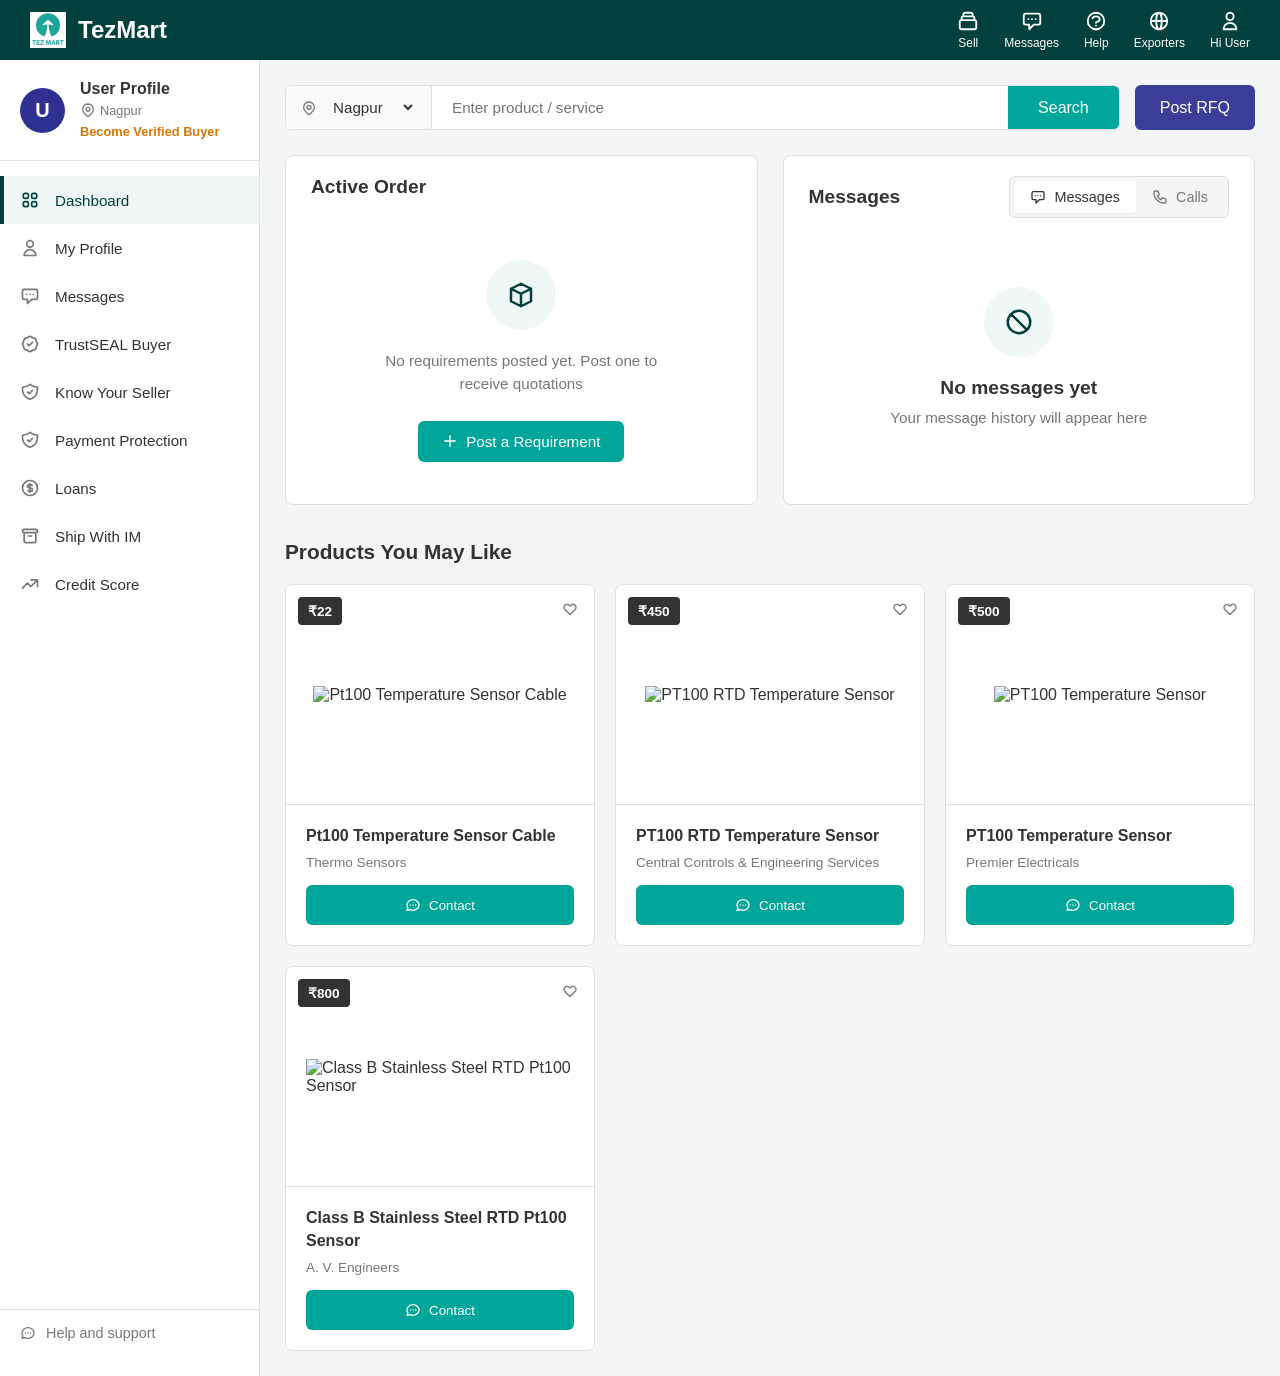
==== index.html @ 91534be1 "added fevicon and logo" ====
<!DOCTYPE html>
<html lang="en">
<head>
  <meta charset="UTF-8">
  <meta name="viewport" content="width=device-width, initial-scale=1.0">
  <title>TezMart</title>
  <link rel="stylesheet" href="/style.css">
  <link rel="icon" href="/favicon.svg" type="image/svg+xml">
  <link rel="apple-touch-icon" href="/favicon.svg">
</head>
<body>
  <!-- Header -->
  <header class="top-header">
    <div class="logo">
      <img src="/logo.jpeg" alt="TezMart logo" class="logo-image">
      <span class="logo-text">TezMart</span>
    </div>
    <nav class="top-nav">
      <a href="#" class="nav-link">
        <svg fill="none" stroke="currentColor" viewBox="0 0 24 24" xmlns="http://www.w3.org/2000/svg"><path stroke-linecap="round" stroke-linejoin="round" stroke-width="2" d="M19 11H5m14 0a2 2 0 012 2v6a2 2 0 01-2 2H5a2 2 0 01-2-2v-6a2 2 0 012-2m14 0V9a2 2 0 00-2-2M5 11V9a2 2 0 012-2m0 0V5a2 2 0 012-2h6a2 2 0 012 2v2M7 7h10"></path></svg>
        <span>Sell</span>
      </a>
      <a href="#" class="nav-link">
        <svg fill="none" stroke="currentColor" viewBox="0 0 24 24" xmlns="http://www.w3.org/2000/svg"><path stroke-linecap="round" stroke-linejoin="round" stroke-width="2" d="M8 10h.01M12 10h.01M16 10h.01M9 16H5a2 2 0 01-2-2V6a2 2 0 012-2h14a2 2 0 012 2v8a2 2 0 01-2 2h-5l-5 5v-5z"></path></svg>
        <span>Messages</span>
      </a>
      <a href="#" class="nav-link">
        <svg fill="none" stroke="currentColor" viewBox="0 0 24 24" xmlns="http://www.w3.org/2000/svg"><path stroke-linecap="round" stroke-linejoin="round" stroke-width="2" d="M8.228 9c.549-1.165 2.03-2 3.772-2 2.21 0 4 1.343 4 3 0 1.4-1.278 2.575-3.006 2.907-.542.104-.994.54-.994 1.093m0 3h.01M21 12a9 9 0 11-18 0 9 9 0 0118 0z"></path></svg>
        <span>Help</span>
      </a>
      <a href="#" class="nav-link">
        <svg fill="none" stroke="currentColor" viewBox="0 0 24 24" xmlns="http://www.w3.org/2000/svg"><path stroke-linecap="round" stroke-linejoin="round" stroke-width="2" d="M21 12a9 9 0 01-9 9m9-9a9 9 0 00-9-9m9 9H3m9 9a9 9 0 01-9-9m9 9c1.657 0 3-4.03 3-9s-1.343-9-3-9m0 18c-1.657 0-3-4.03-3-9s1.343-9 3-9m-9 9a9 9 0 019-9"></path></svg>
        <span>Exporters</span>
      </a>
      <a href="#" class="nav-link user-menu">
        <svg fill="none" stroke="currentColor" viewBox="0 0 24 24" xmlns="http://www.w3.org/2000/svg"><path stroke-linecap="round" stroke-linejoin="round" stroke-width="2" d="M16 7a4 4 0 11-8 0 4 4 0 018 0zM12 14a7 7 0 00-7 7h14a7 7 0 00-7-7z"></path></svg>
        <span>Hi User</span>
      </a>
    </nav>
  </header>

  <div class="app-layout">
    <!-- Sidebar -->
    <aside class="sidebar">
      <div class="user-profile">
        <div class="avatar">U</div>
        <div class="user-info">
          <h3>User Profile</h3>
          <p class="location">
            <svg class="icon-small" fill="none" stroke="currentColor" viewBox="0 0 24 24" xmlns="http://www.w3.org/2000/svg"><path stroke-linecap="round" stroke-linejoin="round" stroke-width="2" d="M17.657 16.657L13.414 20.9a1.998 1.998 0 01-2.827 0l-4.243-4.243a8 8 0 1111.314 0z"></path><path stroke-linecap="round" stroke-linejoin="round" stroke-width="2" d="M15 11a3 3 0 11-6 0 3 3 0 016 0z"></path></svg>
            Nagpur
          </p>
          <a href="#" class="pro-link">Become Verified Buyer</a>
        </div>
      </div>
      <ul class="sidebar-menu">
        <li class="active"><a href="#"><svg class="icon" fill="none" stroke="currentColor" viewBox="0 0 24 24" xmlns="http://www.w3.org/2000/svg"><path stroke-linecap="round" stroke-linejoin="round" stroke-width="2" d="M4 6a2 2 0 012-2h2a2 2 0 012 2v2a2 2 0 01-2 2H6a2 2 0 01-2-2V6zM14 6a2 2 0 012-2h2a2 2 0 012 2v2a2 2 0 01-2 2h-2a2 2 0 01-2-2V6zM4 16a2 2 0 012-2h2a2 2 0 012 2v2a2 2 0 01-2 2H6a2 2 0 01-2-2v-2zM14 16a2 2 0 012-2h2a2 2 0 012 2v2a2 2 0 01-2 2h-2a2 2 0 01-2-2v-2z"></path></svg> Dashboard</a></li>
        <li><a href="#"><svg class="icon" fill="none" stroke="currentColor" viewBox="0 0 24 24" xmlns="http://www.w3.org/2000/svg"><path stroke-linecap="round" stroke-linejoin="round" stroke-width="2" d="M16 7a4 4 0 11-8 0 4 4 0 018 0zM12 14a7 7 0 00-7 7h14a7 7 0 00-7-7z"></path></svg> My Profile</a></li>
        <li><a href="#"><svg class="icon" fill="none" stroke="currentColor" viewBox="0 0 24 24" xmlns="http://www.w3.org/2000/svg"><path stroke-linecap="round" stroke-linejoin="round" stroke-width="2" d="M8 10h.01M12 10h.01M16 10h.01M9 16H5a2 2 0 01-2-2V6a2 2 0 012-2h14a2 2 0 012 2v8a2 2 0 01-2 2h-5l-5 5v-5z"></path></svg> Messages</a></li>
        <li><a href="#"><svg class="icon" fill="none" stroke="currentColor" viewBox="0 0 24 24" xmlns="http://www.w3.org/2000/svg"><path stroke-linecap="round" stroke-linejoin="round" stroke-width="2" d="M9 12l2 2 4-4M7.835 4.697a3.42 3.42 0 001.946-.806 3.42 3.42 0 014.438 0 3.42 3.42 0 001.946.806 3.42 3.42 0 013.138 3.138 3.42 3.42 0 00.806 1.946 3.42 3.42 0 010 4.438 3.42 3.42 0 00-.806 1.946 3.42 3.42 0 01-3.138 3.138 3.42 3.42 0 00-1.946.806 3.42 3.42 0 01-4.438 0 3.42 3.42 0 00-1.946-.806 3.42 3.42 0 01-3.138-3.138 3.42 3.42 0 00-.806-1.946 3.42 3.42 0 010-4.438 3.42 3.42 0 00.806-1.946 3.42 3.42 0 013.138-3.138z"></path></svg> TrustSEAL Buyer</a></li>
        <li><a href="#"><svg class="icon" fill="none" stroke="currentColor" viewBox="0 0 24 24" xmlns="http://www.w3.org/2000/svg"><path stroke-linecap="round" stroke-linejoin="round" stroke-width="2" d="M9 12l2 2 4-4m5.618-4.016A11.955 11.955 0 0112 2.944a11.955 11.955 0 01-8.618 3.04A12.02 12.02 0 003 9c0 5.591 3.824 10.29 9 11.622 5.176-1.332 9-6.03 9-11.622 0-1.042-.133-2.052-.382-3.016z"></path></svg> Know Your Seller</a></li>
        <li><a href="#"><svg class="icon" fill="none" stroke="currentColor" viewBox="0 0 24 24" xmlns="http://www.w3.org/2000/svg"><path stroke-linecap="round" stroke-linejoin="round" stroke-width="2" d="M9 12l2 2 4-4m5.618-4.016A11.955 11.955 0 0112 2.944a11.955 11.955 0 01-8.618 3.04A12.02 12.02 0 003 9c0 5.591 3.824 10.29 9 11.622 5.176-1.332 9-6.03 9-11.622 0-1.042-.133-2.052-.382-3.016z"></path></svg> Payment Protection</a></li>
        <li><a href="#"><svg class="icon" fill="none" stroke="currentColor" viewBox="0 0 24 24" xmlns="http://www.w3.org/2000/svg"><path stroke-linecap="round" stroke-linejoin="round" stroke-width="2" d="M12 8c-1.657 0-3 .895-3 2s1.343 2 3 2 3 .895 3 2-1.343 2-3 2m0-8c1.11 0 2.08.402 2.599 1M12 8V7m0 1v8m0 0v1m0-1c-1.11 0-2.08-.402-2.599-1M21 12a9 9 0 11-18 0 9 9 0 0118 0z"></path></svg> Loans</a></li>
        <li><a href="#"><svg class="icon" fill="none" stroke="currentColor" viewBox="0 0 24 24" xmlns="http://www.w3.org/2000/svg"><path stroke-linecap="round" stroke-linejoin="round" stroke-width="2" d="M5 8h14M5 8a2 2 0 110-4h14a2 2 0 110 4M5 8v10a2 2 0 002 2h10a2 2 0 002-2V8m-9 4h4"></path></svg> Ship With IM</a></li>
        <li><a href="#"><svg class="icon" fill="none" stroke="currentColor" viewBox="0 0 24 24" xmlns="http://www.w3.org/2000/svg"><path stroke-linecap="round" stroke-linejoin="round" stroke-width="2" d="M13 7h8m0 0v8m0-8l-8 8-4-4-6 6"></path></svg> Credit Score</a></li>
      </ul>
      <div class="support-link">
        <a href="#"><svg class="icon-small" fill="none" stroke="currentColor" viewBox="0 0 24 24" xmlns="http://www.w3.org/2000/svg"><path stroke-linecap="round" stroke-linejoin="round" stroke-width="2" d="M8 12h.01M12 12h.01M16 12h.01M21 12c0 4.418-4.03 8-9 8a9.863 9.863 0 01-4.255-.949L3 20l1.395-3.72C3.512 15.042 3 13.574 3 12c0-4.418 4.03-8 9-8s9 3.582 9 8z"></path></svg> Help and support</a>
      </div>
    </aside>

    <!-- Main Content -->
    <main class="main-content">
      <!-- Search Bar section -->
      <div class="search-bar-container">
        <div class="search-box">
          <div class="location-select">
             <svg class="icon-small" fill="none" stroke="currentColor" viewBox="0 0 24 24" xmlns="http://www.w3.org/2000/svg"><path stroke-linecap="round" stroke-linejoin="round" stroke-width="2" d="M17.657 16.657L13.414 20.9a1.998 1.998 0 01-2.827 0l-4.243-4.243a8 8 0 1111.314 0z"></path><path stroke-linecap="round" stroke-linejoin="round" stroke-width="2" d="M15 11a3 3 0 11-6 0 3 3 0 016 0z"></path></svg>
             <select>
               <option>Nagpur</option>
               <option>Mumbai</option>
               <option>Delhi</option>
             </select>
          </div>
          <input type="text" class="search-input" placeholder="Enter product / service">
          <button class="btn-search">Search</button>
        </div>
        <button class="btn-post-rfq">Post RFQ</button>
      </div>

      <!-- Dashboard Cards -->
      <div class="dashboard-cards">
        <div class="card active-order-card">
          <div class="card-header">
            <h2>Active Order</h2>
          </div>
          <div class="card-body empty-state">
            <div class="empty-icon">
              <svg fill="none" stroke="currentColor" viewBox="0 0 24 24" xmlns="http://www.w3.org/2000/svg"><path stroke-linecap="round" stroke-linejoin="round" stroke-width="2" d="M20 7l-8-4-8 4m16 0l-8 4m8-4v10l-8 4m0-10L4 7m8 4v10M4 7v10l8 4"></path></svg>
            </div>
            <p>No requirements posted yet. Post one to receive quotations</p>
            <button class="btn-primary">
               <svg class="icon-small" fill="none" stroke="currentColor" viewBox="0 0 24 24" xmlns="http://www.w3.org/2000/svg"><path stroke-linecap="round" stroke-linejoin="round" stroke-width="2" d="M12 4v16m8-8H4"></path></svg>
               Post a Requirement
            </button>
          </div>
        </div>

        <div class="card messages-card">
          <div class="card-header">
            <h2>Messages</h2>
            <div class="segment-control">
              <button class="active"><svg class="icon-small" fill="none" stroke="currentColor" viewBox="0 0 24 24" xmlns="http://www.w3.org/2000/svg"><path stroke-linecap="round" stroke-linejoin="round" stroke-width="2" d="M8 10h.01M12 10h.01M16 10h.01M9 16H5a2 2 0 01-2-2V6a2 2 0 012-2h14a2 2 0 012 2v8a2 2 0 01-2 2h-5l-5 5v-5z"></path></svg> Messages</button>
              <button><svg class="icon-small" fill="none" stroke="currentColor" viewBox="0 0 24 24" xmlns="http://www.w3.org/2000/svg"><path stroke-linecap="round" stroke-linejoin="round" stroke-width="2" d="M3 5a2 2 0 012-2h3.28a1 1 0 01.948.684l1.498 4.493a1 1 0 01-.502 1.21l-2.257 1.13a11.042 11.042 0 005.516 5.516l1.13-2.257a1 1 0 011.21-.502l4.493 1.498a1 1 0 01.684.949V19a2 2 0 01-2 2h-1C9.716 21 3 14.284 3 6V5z"></path></svg> Calls</button>
            </div>
          </div>
          <div class="card-body empty-state">
             <div class="empty-icon">
                <svg fill="none" stroke="currentColor" viewBox="0 0 24 24" xmlns="http://www.w3.org/2000/svg"><path stroke-linecap="round" stroke-linejoin="round" stroke-width="2" d="M18.364 18.364A9 9 0 005.636 5.636m12.728 12.728A9 9 0 015.636 5.636m12.728 12.728L5.636 5.636"></path></svg>
             </div>
             <h3>No messages yet</h3>
             <p>Your message history will appear here</p>
          </div>
        </div>
      </div>

      <div class="products-section">
        <h2>Products You May Like</h2>
        <div class="products-grid" id="products-grid">
          <!-- Products injected via JS -->
        </div>
      </div>
    </main>
  </div>
  <script src="/script.js"></script>
</body>
</html>
---- style.css ----
:root {
  --primary-color: #00403d; /* Dark Teal */
  --primary-color-hover: #002e2c;
  --secondary-color: #ffcc00; /* Yellow */
  --secondary-color-hover: #e6b800;
  --bg-color: #f4f5f7;
  --white: #ffffff;
  --text-dark: #333333;
  --text-light: #777777;
  --border-color: #e0e0e0;
}

* {
  margin: 0;
  padding: 0;
  box-sizing: border-box;
  font-family: -apple-system, BlinkMacSystemFont, "Segoe UI", Roboto, Helvetica, Arial, sans-serif;
}

body {
  background-color: var(--bg-color);
  color: var(--text-dark);
  display: flex;
  flex-direction: column;
  min-height: 100vh;
}

/* Header */
.top-header {
  background-color: var(--primary-color);
  color: var(--white);
  height: 60px;
  display: flex;
  align-items: center;
  justify-content: space-between;
  padding: 0 30px;
  position: sticky;
  top: 0;
  z-index: 100;
}

.logo {
  display: flex;
  align-items: center;
  gap: 12px;
}

.logo-image {
  width: 36px;
  height: auto;
  object-fit: cover;
}

.logo-text {
  font-size: 1.5rem;
  font-weight: bold;
}

.top-nav {
  display: flex;
  gap: 25px;
}

.nav-link {
  color: var(--white);
  text-decoration: none;
  display: flex;
  flex-direction: column;
  align-items: center;
  font-size: 0.75rem;
  gap: 4px;
}

.nav-link svg {
  width: 22px;
  height: 22px;
}

.nav-link:hover {
  opacity: 0.8;
}

/* Layout */
.app-layout {
  display: flex;
  flex: 1;
  width: 100%;
}

/* Sidebar */
.sidebar {
  width: 260px;
  background-color: var(--white);
  border-right: 1px solid var(--border-color);
  padding: 20px 0;
  display: flex;
  flex-direction: column;
  flex-shrink: 0;
  min-height: calc(100vh - 60px);
}

.user-profile {
  display: flex;
  align-items: center;
  gap: 15px;
  padding: 0 20px 20px 20px;
  border-bottom: 1px solid var(--border-color);
}

.avatar {
  background-color: #2e3192;
  color: var(--white);
  width: 45px;
  height: 45px;
  border-radius: 50%;
  display: flex;
  align-items: center;
  justify-content: center;
  font-size: 1.25rem;
  font-weight: bold;
}

.user-info h3 {
  font-size: 1rem;
  margin-bottom: 4px;
}

.user-info .location {
  font-size: 0.8rem;
  color: var(--text-light);
  display: flex;
  align-items: center;
  gap: 4px;
  margin-bottom: 4px;
}

.user-info .pro-link {
  font-size: 0.8rem;
  color: #d97706; /* bronze/orange */
  text-decoration: none;
  font-weight: 600;
}

.sidebar-menu {
  list-style: none;
  margin-top: 15px;
  flex: 1;
}

.sidebar-menu li a {
  display: flex;
  align-items: center;
  gap: 15px;
  padding: 14px 20px;
  color: var(--text-dark);
  text-decoration: none;
  font-size: 0.95rem;
}

.sidebar-menu li a:hover {
  background-color: var(--bg-color);
}

.sidebar-menu li.active a {
  background-color: #f0f7f7;
  font-weight: 500;
  color: var(--primary-color);
  border-left: 4px solid var(--primary-color);
  padding-left: 16px;
}

.icon {
  width: 20px;
  height: 20px;
  color: var(--text-light);
}

.sidebar-menu li.active .icon {
  color: var(--primary-color);
}

.icon-small {
  width: 16px;
  height: 16px;
}

.badge {
  background-color: #fed7aa;
  color: #c2410c;
  padding: 2px 8px;
  border-radius: 12px;
  font-size: 0.75rem;
  margin-left: auto;
  font-weight: bold;
}

.support-link {
  padding: 15px 20px;
  border-top: 1px solid var(--border-color);
}

.support-link a {
  color: var(--text-light);
  text-decoration: none;
  font-size: 0.9rem;
  display: flex;
  align-items: center;
  gap: 10px;
}

.support-link a:hover {
  color: var(--text-dark);
}

/* Main Content */
.main-content {
  flex: 1;
  padding: 25px;
  display: flex;
  flex-direction: column;
  gap: 25px;
  overflow-y: auto;
}

/* Search Container */
.search-bar-container {
  display: flex;
  gap: 15px;
}

.search-box {
  display: flex;
  flex: 1;
  background-color: var(--white);
  border: 1px solid var(--border-color);
  border-radius: 6px;
  overflow: hidden;
}

.location-select {
  display: flex;
  align-items: center;
  padding: 0 15px;
  border-right: 1px solid var(--border-color);
  background-color: #fafafa;
  color: var(--text-light);
}

.location-select select {
  border: none;
  background: transparent;
  outline: none;
  padding: 12px;
  color: var(--text-dark);
  font-size: 0.95rem;
  cursor: pointer;
}

.search-input {
  flex: 1;
  border: none;
  padding: 12px 20px;
  outline: none;
  font-size: 0.95rem;
}

.btn-search {
  background-color: #00a699; /* secondary teal */
  color: var(--white);
  border: none;
  padding: 0 30px;
  cursor: pointer;
  font-weight: 500;
  font-size: 1rem;
  transition: background-color 0.2s;
}

.btn-search:hover {
  background-color: #008a7f;
}

.btn-post-rfq {
  background-color: #3b3e99; /* Purplish blue */
  color: var(--white);
  border: none;
  padding: 0 25px;
  border-radius: 6px;
  cursor: pointer;
  font-weight: 500;
  font-size: 1rem;
}

.btn-post-rfq:hover {
  background-color: #2e3182;
}

/* Cards */
.dashboard-cards {
  display: flex;
  gap: 25px;
}

.card {
  background-color: var(--white);
  border-radius: 8px;
  border: 1px solid var(--border-color);
  flex: 1;
  display: flex;
  flex-direction: column;
  min-height: 350px;
}

.card-header {
  padding: 20px 25px;
  display: flex;
  justify-content: space-between;
  align-items: center;
}

.card-header h2 {
  font-size: 1.2rem;
  font-weight: 600;
}

.segment-control {
  display: flex;
  background-color: var(--bg-color);
  border-radius: 6px;
  padding: 4px;
  border: 1px solid var(--border-color);
}

.segment-control button {
  border: none;
  background: transparent;
  padding: 8px 16px;
  font-size: 0.9rem;
  border-radius: 4px;
  cursor: pointer;
  color: var(--text-light);
  display: flex;
  align-items: center;
  gap: 8px;
}

.segment-control button.active {
  background-color: var(--white);
  color: var(--text-dark);
  box-shadow: 0 1px 2px rgba(0,0,0,0.05);
  font-weight: 500;
}

.card-body {
  flex: 1;
  padding: 30px;
  display: flex;
  flex-direction: column;
}

.empty-state {
  align-items: center;
  justify-content: center;
  text-align: center;
  color: var(--text-light);
}

.empty-icon {
  width: 70px;
  height: 70px;
  background-color: #f0f7f7;
  color: var(--primary-color);
  border-radius: 50%;
  display: flex;
  align-items: center;
  justify-content: center;
  margin-bottom: 20px;
}

.empty-icon svg {
  width: 30px;
  height: 30px;
}

.empty-state h3 {
  color: var(--text-dark);
  margin-bottom: 8px;
  font-size: 1.2rem;
  font-weight: 600;
}

.empty-state p {
  font-size: 0.95rem;
  margin-bottom: 25px;
  line-height: 1.5;
  max-width: 300px;
}

.btn-primary {
  background-color: #00a699;
  color: var(--white);
  border: none;
  padding: 12px 24px;
  border-radius: 6px;
  cursor: pointer;
  font-weight: 500;
  display: flex;
  align-items: center;
  gap: 8px;
  font-size: 0.95rem;
}

.btn-primary:hover {
  background-color: #008a7f;
}

/* Products Section */
.products-section {
  margin-top: 10px;
}

.products-section h2 {
  font-size: 1.3rem;
  margin-bottom: 20px;
  font-weight: 600;
}

.products-grid {
  display: grid;
  grid-template-columns: repeat(auto-fill, minmax(250px, 1fr));
  gap: 20px;
}

.product-card {
  background-color: var(--white);
  border-radius: 8px;
  border: 1px solid var(--border-color);
  overflow: hidden;
  position: relative;
  transition: box-shadow 0.2s;
  cursor: pointer;
  display: flex;
  flex-direction: column;
}

.product-card:hover {
  box-shadow: 0 4px 15px rgba(0,0,0,0.08);
}

.product-price {
  position: absolute;
  top: 12px;
  left: 12px;
  background-color: var(--text-dark);
  color: var(--white);
  padding: 6px 10px;
  font-size: 0.85rem;
  font-weight: bold;
  border-radius: 4px;
  z-index: 10;
}

.favorite-btn {
  position: absolute;
  top: 12px;
  right: 12px;
  background: transparent;
  border: none;
  color: var(--text-light);
  cursor: pointer;
  z-index: 10;
  padding: 4px;
}

.favorite-btn:hover {
  color: #ef4444;
}

.product-img-container {
  width: 100%;
  height: 220px;
  padding: 20px;
  display: flex;
  align-items: center;
  justify-content: center;
  background-color: var(--white);
  border-bottom: 1px solid var(--border-color);
}

.product-img {
  max-width: 100%;
  max-height: 100%;
  object-fit: contain;
}

.product-info {
  padding: 20px;
  flex: 1;
  display: flex;
  flex-direction: column;
}

.product-title {
  font-weight: 600;
  font-size: 1rem;
  margin-bottom: 8px;
  line-height: 1.4;
  overflow: hidden;
  text-overflow: ellipsis;
  display: -webkit-box;
  -webkit-line-clamp: 2;
  -webkit-box-orient: vertical;
}

.product-company {
  font-size: 0.85rem;
  color: var(--text-light);
  margin-bottom: 15px;
  flex: 1;
}

.contact-btn {
  width: 100%;
  background-color: #00a699;
  color: var(--white);
  border: none;
  padding: 12px;
  border-radius: 6px;
  cursor: pointer;
  font-weight: 500;
  transition: background-color 0.2s;
  display: flex;
  justify-content: center;
  align-items: center;
  gap: 8px;
}

.contact-btn:hover {
  background-color: #008a7f;
}
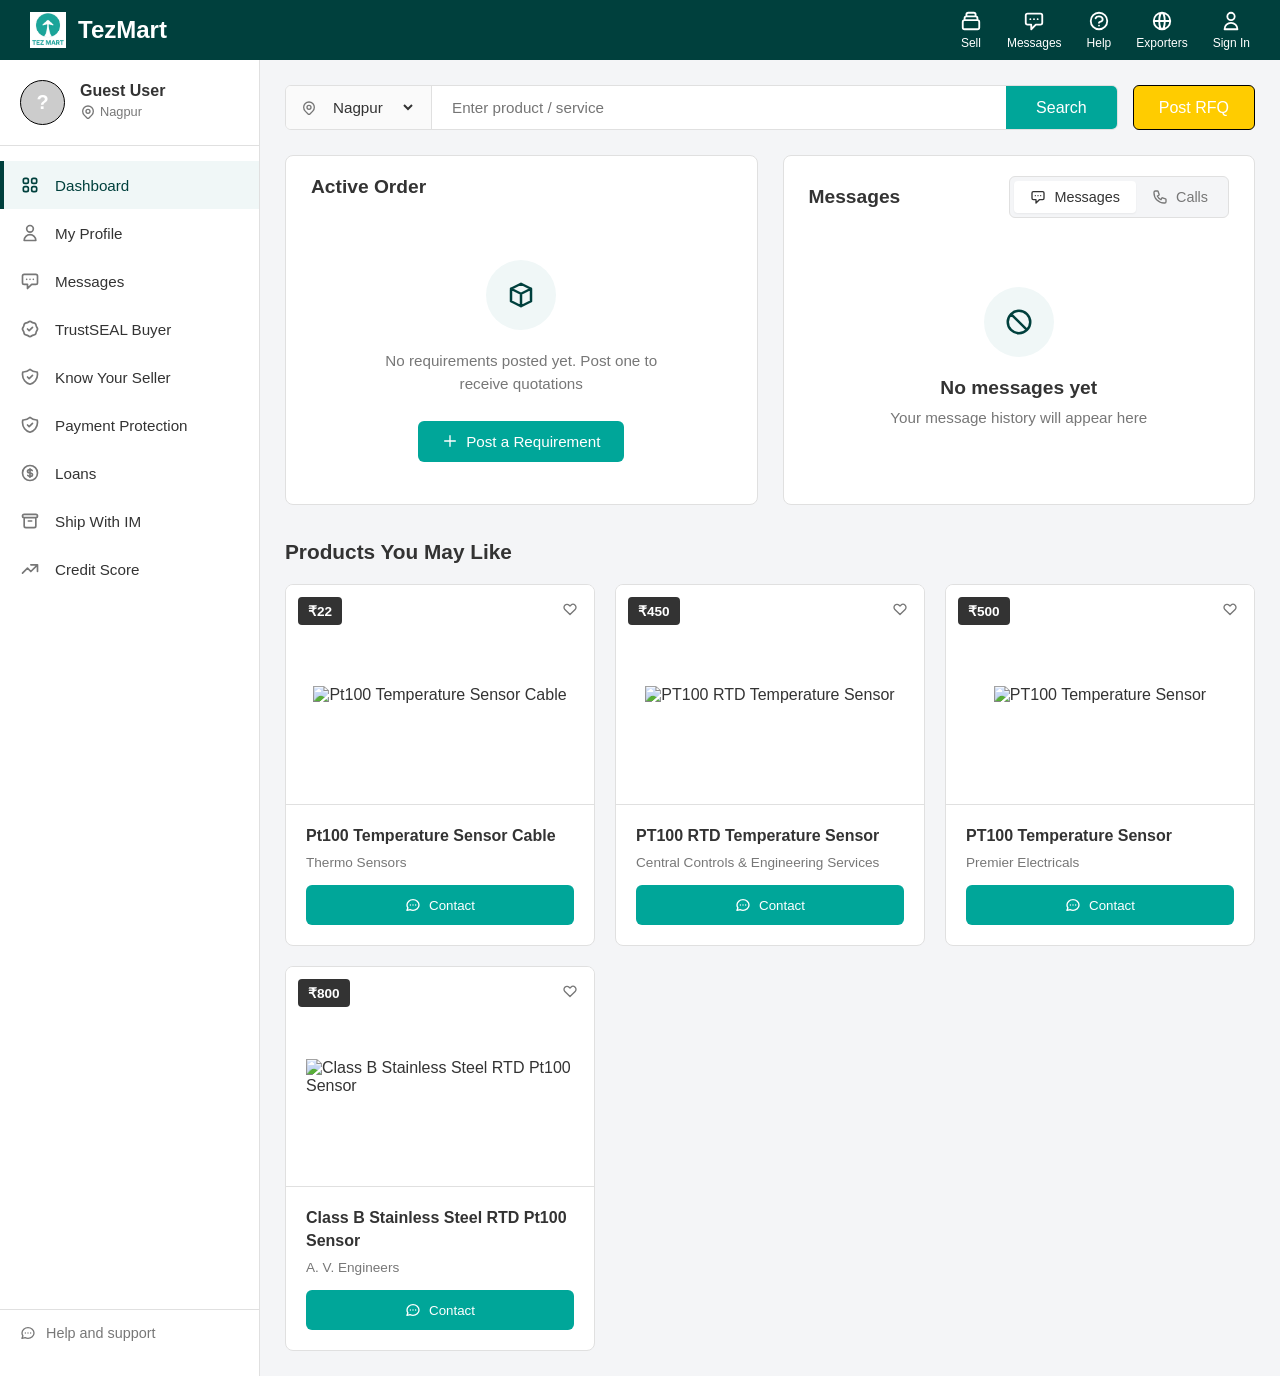
==== commit 8a146ab9: "added login and sign up page" ====
--- a/index.html
+++ b/index.html
@@ -5,8 +5,8 @@
   <meta name="viewport" content="width=device-width, initial-scale=1.0">
   <title>TezMart</title>
   <link rel="stylesheet" href="/style.css">
-  <link rel="icon" href="/favicon.svg" type="image/svg+xml">
-  <link rel="apple-touch-icon" href="/favicon.svg">
+  <link rel="icon" href="/favicon.jpeg" type="image/svg+xml">
+  <link rel="apple-touch-icon" href="/favicon.jpeg">
 </head>
 <body>
   <!-- Header -->
@@ -32,10 +32,17 @@
         <svg fill="none" stroke="currentColor" viewBox="0 0 24 24" xmlns="http://www.w3.org/2000/svg"><path stroke-linecap="round" stroke-linejoin="round" stroke-width="2" d="M21 12a9 9 0 01-9 9m9-9a9 9 0 00-9-9m9 9H3m9 9a9 9 0 01-9-9m9 9c1.657 0 3-4.03 3-9s-1.343-9-3-9m0 18c-1.657 0-3-4.03-3-9s1.343-9 3-9m-9 9a9 9 0 019-9"></path></svg>
         <span>Exporters</span>
       </a>
-      <a href="#" class="nav-link user-menu">
-        <svg fill="none" stroke="currentColor" viewBox="0 0 24 24" xmlns="http://www.w3.org/2000/svg"><path stroke-linecap="round" stroke-linejoin="round" stroke-width="2" d="M16 7a4 4 0 11-8 0 4 4 0 018 0zM12 14a7 7 0 00-7 7h14a7 7 0 00-7-7z"></path></svg>
-        <span>Hi User</span>
-      </a>
+      <div class="user-nav-container" id="user-nav-container">
+        <a href="#" class="nav-link user-menu" id="top-user-menu">
+          <svg fill="none" stroke="currentColor" viewBox="0 0 24 24" xmlns="http://www.w3.org/2000/svg"><path stroke-linecap="round" stroke-linejoin="round" stroke-width="2" d="M16 7a4 4 0 11-8 0 4 4 0 018 0zM12 14a7 7 0 00-7 7h14a7 7 0 00-7-7z"></path></svg>
+          <span id="top-user-name">Sign In</span>
+        </a>
+        <div class="user-dropdown" id="user-dropdown">
+          <a href="#">My Profile</a>
+          <a href="#">Messages & Orders</a>
+          <a href="#" id="top-logout-btn" style="color: #ef4444; border-top: 1px solid #e0e0e0;">Logout</a>
+        </div>
+      </div>
     </nav>
   </header>
 
@@ -66,6 +73,7 @@
       </ul>
       <div class="support-link">
         <a href="#"><svg class="icon-small" fill="none" stroke="currentColor" viewBox="0 0 24 24" xmlns="http://www.w3.org/2000/svg"><path stroke-linecap="round" stroke-linejoin="round" stroke-width="2" d="M8 12h.01M12 12h.01M16 12h.01M21 12c0 4.418-4.03 8-9 8a9.863 9.863 0 01-4.255-.949L3 20l1.395-3.72C3.512 15.042 3 13.574 3 12c0-4.418 4.03-8 9-8s9 3.582 9 8z"></path></svg> Help and support</a>
+        <a href="#" id="logout-btn" style="margin-top: 15px; color: #ef4444;"><svg class="icon-small" fill="none" stroke="currentColor" viewBox="0 0 24 24" xmlns="http://www.w3.org/2000/svg"><path stroke-linecap="round" stroke-linejoin="round" stroke-width="2" d="M17 16l4-4m0 0l-4-4m4 4H7m6 4v1a3 3 0 01-3 3H6a3 3 0 01-3-3V7a3 3 0 013-3h4a3 3 0 013 3v1"></path></svg> Logout</a>
       </div>
     </aside>
 
--- a/style.css
+++ b/style.css
@@ -80,6 +80,54 @@
   opacity: 0.8;
 }
 
+.user-nav-container {
+  position: relative;
+  display: inline-block;
+  height: 100%;
+}
+
+.user-nav-container::after {
+  content: '';
+  position: absolute;
+  top: 100%;
+  left: 0;
+  width: 100%;
+  height: 15px; 
+  background: transparent;
+  z-index: 10;
+}
+
+.user-dropdown {
+  display: none;
+  position: absolute;
+  top: 100%;
+  right: 0;
+  background-color: var(--white);
+  min-width: 160px;
+  box-shadow: 0 4px 12px rgba(0,0,0,0.15);
+  border-radius: 6px;
+  z-index: 1000;
+  overflow: hidden;
+  border: 1px solid var(--border-color);
+  margin-top: 5px;
+}
+
+.user-dropdown a {
+  color: var(--text-dark);
+  padding: 12px 16px;
+  text-decoration: none;
+  display: block;
+  font-size: 0.9rem;
+}
+
+.user-dropdown a:hover {
+  background-color: var(--bg-color);
+}
+
+.user-nav-container.logged-in:hover .user-dropdown {
+  display: block;
+}
+
 /* Layout */
 .app-layout {
   display: flex;
@@ -108,7 +156,7 @@
 }
 
 .avatar {
-  background-color: #2e3192;
+  background-color: #ffcc00;
   color: var(--white);
   width: 45px;
   height: 45px;
@@ -118,6 +166,7 @@
   justify-content: center;
   font-size: 1.25rem;
   font-weight: bold;
+  border: #000 solid 1px;
 }
 
 .user-info h3 {
@@ -280,7 +329,7 @@
 }
 
 .btn-post-rfq {
-  background-color: #3b3e99; /* Purplish blue */
+  background-color: #ffcc00; /* Purplish blue */
   color: var(--white);
   border: none;
   padding: 0 25px;
@@ -288,6 +337,7 @@
   cursor: pointer;
   font-weight: 500;
   font-size: 1rem;
+  border: 1px solid #000;
 }
 
 .btn-post-rfq:hover {
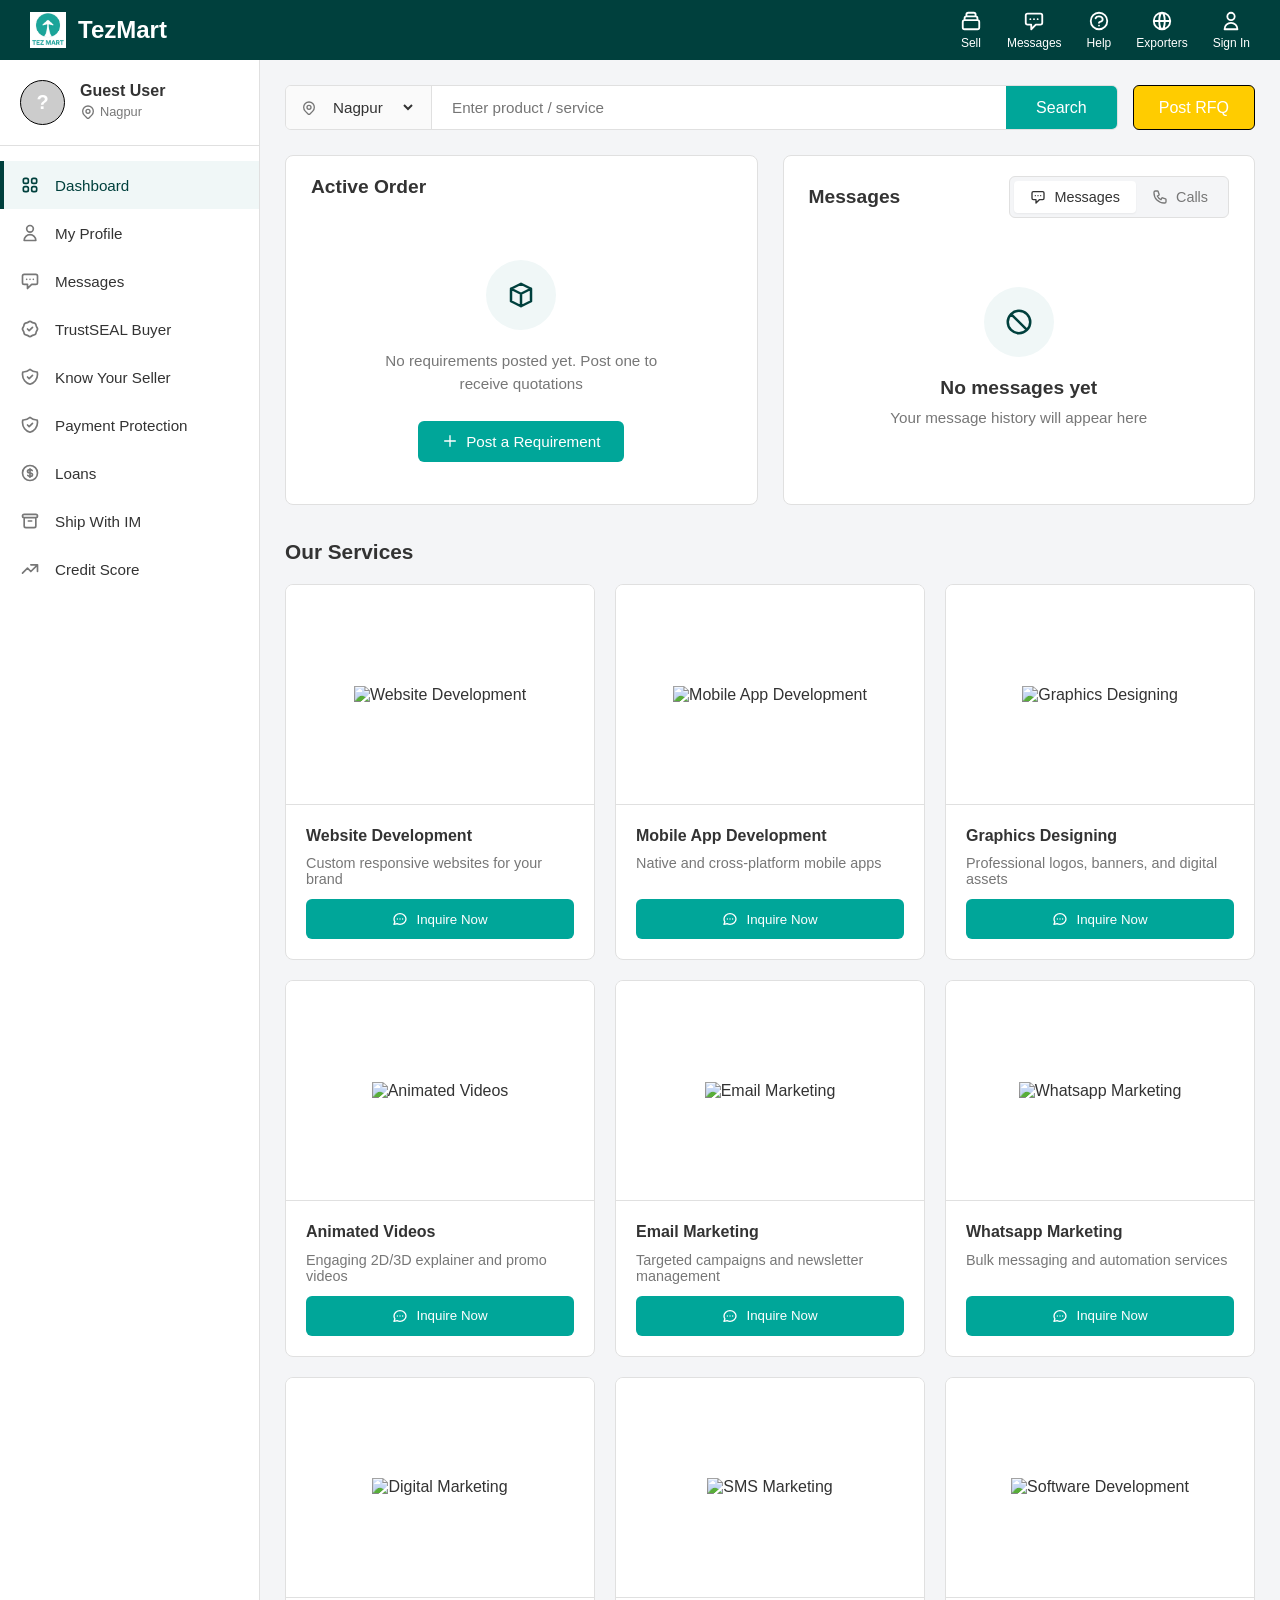
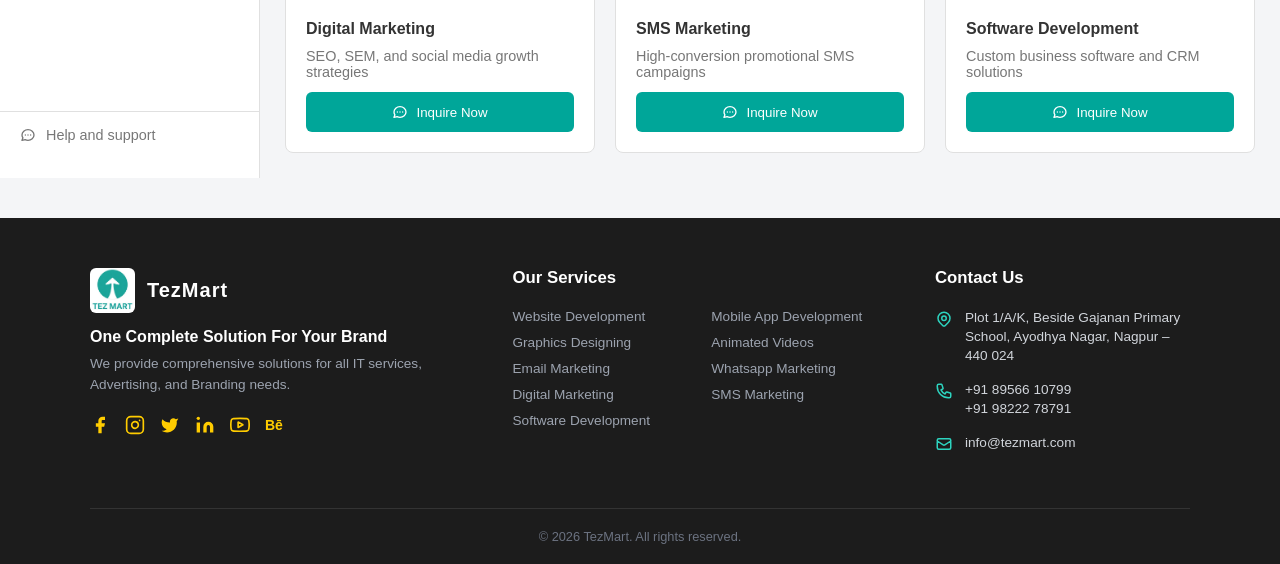
==== commit 7f73f785: "added profile page, footer and changed services" ====
--- a/index.html
+++ b/index.html
@@ -38,7 +38,7 @@
           <span id="top-user-name">Sign In</span>
         </a>
         <div class="user-dropdown" id="user-dropdown">
-          <a href="#">My Profile</a>
+          <a href="/profile.html">My Profile</a>
           <a href="#">Messages & Orders</a>
           <a href="#" id="top-logout-btn" style="color: #ef4444; border-top: 1px solid #e0e0e0;">Logout</a>
         </div>
@@ -61,8 +61,8 @@
         </div>
       </div>
       <ul class="sidebar-menu">
-        <li class="active"><a href="#"><svg class="icon" fill="none" stroke="currentColor" viewBox="0 0 24 24" xmlns="http://www.w3.org/2000/svg"><path stroke-linecap="round" stroke-linejoin="round" stroke-width="2" d="M4 6a2 2 0 012-2h2a2 2 0 012 2v2a2 2 0 01-2 2H6a2 2 0 01-2-2V6zM14 6a2 2 0 012-2h2a2 2 0 012 2v2a2 2 0 01-2 2h-2a2 2 0 01-2-2V6zM4 16a2 2 0 012-2h2a2 2 0 012 2v2a2 2 0 01-2 2H6a2 2 0 01-2-2v-2zM14 16a2 2 0 012-2h2a2 2 0 012 2v2a2 2 0 01-2 2h-2a2 2 0 01-2-2v-2z"></path></svg> Dashboard</a></li>
-        <li><a href="#"><svg class="icon" fill="none" stroke="currentColor" viewBox="0 0 24 24" xmlns="http://www.w3.org/2000/svg"><path stroke-linecap="round" stroke-linejoin="round" stroke-width="2" d="M16 7a4 4 0 11-8 0 4 4 0 018 0zM12 14a7 7 0 00-7 7h14a7 7 0 00-7-7z"></path></svg> My Profile</a></li>
+        <li class="active"><a href="/index.html"><svg class="icon" fill="none" stroke="currentColor" viewBox="0 0 24 24" xmlns="http://www.w3.org/2000/svg"><path stroke-linecap="round" stroke-linejoin="round" stroke-width="2" d="M4 6a2 2 0 012-2h2a2 2 0 012 2v2a2 2 0 01-2 2H6a2 2 0 01-2-2V6zM14 6a2 2 0 012-2h2a2 2 0 012 2v2a2 2 0 01-2 2h-2a2 2 0 01-2-2V6zM4 16a2 2 0 012-2h2a2 2 0 012 2v2a2 2 0 01-2 2H6a2 2 0 01-2-2v-2zM14 16a2 2 0 012-2h2a2 2 0 012 2v2a2 2 0 01-2 2h-2a2 2 0 01-2-2v-2z"></path></svg> Dashboard</a></li>
+        <li><a href="/profile.html"><svg class="icon" fill="none" stroke="currentColor" viewBox="0 0 24 24" xmlns="http://www.w3.org/2000/svg"><path stroke-linecap="round" stroke-linejoin="round" stroke-width="2" d="M16 7a4 4 0 11-8 0 4 4 0 018 0zM12 14a7 7 0 00-7 7h14a7 7 0 00-7-7z"></path></svg> My Profile</a></li>
         <li><a href="#"><svg class="icon" fill="none" stroke="currentColor" viewBox="0 0 24 24" xmlns="http://www.w3.org/2000/svg"><path stroke-linecap="round" stroke-linejoin="round" stroke-width="2" d="M8 10h.01M12 10h.01M16 10h.01M9 16H5a2 2 0 01-2-2V6a2 2 0 012-2h14a2 2 0 012 2v8a2 2 0 01-2 2h-5l-5 5v-5z"></path></svg> Messages</a></li>
         <li><a href="#"><svg class="icon" fill="none" stroke="currentColor" viewBox="0 0 24 24" xmlns="http://www.w3.org/2000/svg"><path stroke-linecap="round" stroke-linejoin="round" stroke-width="2" d="M9 12l2 2 4-4M7.835 4.697a3.42 3.42 0 001.946-.806 3.42 3.42 0 014.438 0 3.42 3.42 0 001.946.806 3.42 3.42 0 013.138 3.138 3.42 3.42 0 00.806 1.946 3.42 3.42 0 010 4.438 3.42 3.42 0 00-.806 1.946 3.42 3.42 0 01-3.138 3.138 3.42 3.42 0 00-1.946.806 3.42 3.42 0 01-4.438 0 3.42 3.42 0 00-1.946-.806 3.42 3.42 0 01-3.138-3.138 3.42 3.42 0 00-.806-1.946 3.42 3.42 0 010-4.438 3.42 3.42 0 00.806-1.946 3.42 3.42 0 013.138-3.138z"></path></svg> TrustSEAL Buyer</a></li>
         <li><a href="#"><svg class="icon" fill="none" stroke="currentColor" viewBox="0 0 24 24" xmlns="http://www.w3.org/2000/svg"><path stroke-linecap="round" stroke-linejoin="round" stroke-width="2" d="M9 12l2 2 4-4m5.618-4.016A11.955 11.955 0 0112 2.944a11.955 11.955 0 01-8.618 3.04A12.02 12.02 0 003 9c0 5.591 3.824 10.29 9 11.622 5.176-1.332 9-6.03 9-11.622 0-1.042-.133-2.052-.382-3.016z"></path></svg> Know Your Seller</a></li>
@@ -133,13 +133,69 @@
       </div>
 
       <div class="products-section">
-        <h2>Products You May Like</h2>
+        <h2>Our Services</h2>
         <div class="products-grid" id="products-grid">
           <!-- Products injected via JS -->
         </div>
       </div>
     </main>
   </div>
+  
+  <footer class="site-footer">
+    <div class="footer-layout">
+      <div class="footer-brand">
+        <div class="footer-logo-row">
+          <img src="/logo.jpeg" alt="TezMart logo" class="footer-logo-square">
+          <h2 style="color: #ffffff;">TezMart</h2>
+        </div>
+        <p class="footer-tagline">One Complete Solution For Your Brand</p>
+        <p class="footer-subtagline">We provide comprehensive solutions for all IT services, Advertising, and Branding needs.</p>
+        <div class="footer-social">
+          <a href="#" aria-label="Facebook"><svg viewBox="0 0 24 24" fill="currentColor" stroke="none" xmlns="http://www.w3.org/2000/svg"><path d="M18 2h-3a5 5 0 0 0-5 5v3H7v4h3v8h4v-8h3l1-4h-4V7a1 1 0 0 1 1-1h3z"></path></svg></a>
+          <a href="#" aria-label="Instagram"><svg viewBox="0 0 24 24" fill="none" stroke="currentColor" stroke-width="2" stroke-linecap="round" stroke-linejoin="round" xmlns="http://www.w3.org/2000/svg"><rect x="2" y="2" width="20" height="20" rx="5" ry="5"></rect><path d="M16 11.37A4 4 0 1 1 12.63 8 4 4 0 0 1 16 11.37z"></path><line x1="17.5" y1="6.5" x2="17.51" y2="6.5"></line></svg></a>
+          <a href="#" aria-label="Twitter"><svg viewBox="0 0 24 24" fill="currentColor" stroke="none" xmlns="http://www.w3.org/2000/svg"><path d="M22 4s-.7 2.1-2 3.4c1.6 10-9.4 17.3-18 11.6 2.2.1 4.4-.6 6-2C3 15.5.5 9.6 3 5c2.2 2.6 5.6 4.1 9 4-.9-4.2 4-6.6 7-3.8 1.1 0 3-1.2 3-1.2z"></path></svg></a>
+          <a href="#" aria-label="LinkedIn"><svg viewBox="0 0 24 24" fill="currentColor" stroke="none" xmlns="http://www.w3.org/2000/svg"><path d="M16 8a6 6 0 0 1 6 6v7h-4v-7a2 2 0 0 0-2-2 2 2 0 0 0-2 2v7h-4v-7a6 6 0 0 1 6-6z"></path><rect x="2" y="9" width="4" height="12"></rect><circle cx="4" cy="4" r="2"></circle></svg></a>
+          <a href="#" aria-label="YouTube"><svg viewBox="0 0 24 24" fill="none" stroke="currentColor" stroke-width="2" stroke-linecap="round" stroke-linejoin="round" xmlns="http://www.w3.org/2000/svg"><path d="M22.54 6.42a2.78 2.78 0 0 0-1.94-2C18.88 4 12 4 12 4s-6.88 0-8.6.46a2.78 2.78 0 0 0-1.94 2A29 29 0 0 0 1 11.75a29 29 0 0 0 .46 5.33A2.78 2.78 0 0 0 3.4 19c1.72.46 8.6.46 8.6.46s6.88 0 8.6-.46a2.78 2.78 0 0 0 1.94-2 29 29 0 0 0 .46-5.25 29 29 0 0 0-.46-5.33z"></path><polygon points="9.75 15.02 15.5 11.75 9.75 8.48 9.75 15.02"></polygon></svg></a>
+          <a href="#" aria-label="Behance" style="font-weight: 800; font-family: -apple-system, sans-serif; font-size: 14px; line-height: 20px; text-decoration: none;">Bē</a>
+        </div>
+      </div>
+
+      <div class="footer-links">
+        <h3>Our Services</h3>
+        <ul class="footer-services-list">
+          <li><a href="#">Website Development</a></li>
+          <li><a href="#">Mobile App Development</a></li>
+          <li><a href="#">Graphics Designing</a></li>
+          <li><a href="#">Animated Videos</a></li>
+          <li><a href="#">Email Marketing</a></li>
+          <li><a href="#">Whatsapp Marketing</a></li>
+          <li><a href="#">Digital Marketing</a></li>
+          <li><a href="#">SMS Marketing</a></li>
+          <li><a href="#">Software Development</a></li>
+        </ul>
+      </div>
+
+      <div class="footer-contact">
+        <h3>Contact Us</h3>
+        <div class="contact-item">
+          <svg fill="none" stroke="currentColor" viewBox="0 0 24 24" xmlns="http://www.w3.org/2000/svg"><path stroke-linecap="round" stroke-linejoin="round" stroke-width="2" d="M17.657 16.657L13.414 20.9a1.998 1.998 0 01-2.827 0l-4.243-4.243a8 8 0 1111.314 0z"></path><path stroke-linecap="round" stroke-linejoin="round" stroke-width="2" d="M15 11a3 3 0 11-6 0 3 3 0 016 0z"></path></svg>
+          <span>Plot 1/A/K, Beside Gajanan Primary School, Ayodhya Nagar, Nagpur – 440 024</span>
+        </div>
+        <div class="contact-item">
+          <svg fill="none" stroke="currentColor" viewBox="0 0 24 24" xmlns="http://www.w3.org/2000/svg"><path stroke-linecap="round" stroke-linejoin="round" stroke-width="2" d="M3 5a2 2 0 012-2h3.28a1 1 0 01.948.684l1.498 4.493a1 1 0 01-.502 1.21l-2.257 1.13a11.042 11.042 0 005.516 5.516l1.13-2.257a1 1 0 011.21-.502l4.493 1.498a1 1 0 01.684.949V19a2 2 0 01-2 2h-1C9.716 21 3 14.284 3 6V5z"></path></svg>
+          <span>+91 89566 10799<br>+91 98222 78791</span>
+        </div>
+        <div class="contact-item">
+          <svg fill="none" stroke="currentColor" viewBox="0 0 24 24" xmlns="http://www.w3.org/2000/svg"><path stroke-linecap="round" stroke-linejoin="round" stroke-width="2" d="M3 8l7.89 5.26a2 2 0 002.22 0L21 8M5 19h14a2 2 0 002-2V7a2 2 0 00-2-2H5a2 2 0 00-2 2v10a2 2 0 002 2z"></path></svg>
+          <span>info@tezmart.com</span>
+        </div>
+      </div>
+    </div>
+    <div class="footer-bottom">
+      <p>&copy; 2026 TezMart. All rights reserved.</p>
+    </div>
+  </footer>
+  
   <script src="/script.js"></script>
 </body>
 </html>
--- a/style.css
+++ b/style.css
@@ -584,6 +584,482 @@
   gap: 8px;
 }
 
-.contact-btn:hover {
-  background-color: #008a7f;
-}
+
+/* Form & Inputs Generics */
+.form-group {
+  display: flex;
+  flex-direction: column;
+  gap: 8px;
+  flex: 1;
+}
+
+.form-group label {
+  font-size: 0.9rem;
+  color: var(--text-dark);
+  font-weight: 600;
+  display: flex;
+  align-items: center;
+  gap: 8px;
+}
+
+.form-group input, .form-group textarea {
+  padding: 12px 14px;
+  border: 1px solid var(--border-color);
+  border-radius: 6px;
+  font-size: 0.95rem;
+  outline: none;
+  transition: all 0.2s;
+  font-family: inherit;
+}
+
+.form-group input:focus, .form-group textarea:focus {
+  border-color: var(--primary-color);
+  box-shadow: 0 0 0 3px rgba(0, 64, 61, 0.1);
+}
+
+.form-group .readonly-input {
+  background-color: #f5f5f5;
+  color: var(--text-light);
+  cursor: not-allowed;
+  border-color: #e0e0e0;
+}
+
+.form-group .readonly-input:focus {
+  box-shadow: none;
+  border-color: #e0e0e0;
+}
+
+/* Profile Revamp */
+.profile-wrapper {
+  max-width: 1100px;
+  margin: 0 auto;
+  width: 100%;
+}
+
+.profile-top-cards {
+  display: flex;
+  gap: 20px;
+  margin-bottom: 20px;
+}
+
+.card-summary, .card-progress {
+  background: var(--white);
+  border-radius: 8px;
+  border: 1px solid var(--border-color);
+  padding: 24px;
+  flex: 1;
+  display: flex;
+  flex-direction: column;
+}
+
+.summary-header {
+  display: flex;
+  gap: 20px;
+  align-items: center;
+  margin-bottom: 0;
+}
+
+.summary-avatar {
+  width: 75px;
+  height: 75px;
+  background-color: #ffcc00;
+  color: white;
+  border: 1px solid black;
+  border-radius: 50%;
+  display: flex;
+  align-items: center;
+  justify-content: center;
+  font-size: 2rem;
+  font-weight: bold;
+}
+
+.summary-info h3 {
+  font-size: 1.3rem;
+  margin-bottom: 8px;
+  display: flex;
+  align-items: center;
+  gap: 8px;
+  color: var(--text-dark);
+}
+
+.summary-info p {
+  color: var(--text-light);
+  font-size: 0.9rem;
+  display: flex;
+  align-items: center;
+  gap: 6px;
+  margin-bottom: 6px;
+}
+
+.progress-section {
+  margin-top: auto;
+}
+
+.progress-header {
+  display: flex;
+  justify-content: space-between;
+  font-size: 0.85rem;
+  color: var(--text-light);
+  margin-bottom: 8px;
+  font-weight: 600;
+  text-transform: uppercase;
+}
+
+.progress-bar-container {
+  height: 8px;
+  background-color: #e5e7eb;
+  border-radius: 4px;
+  overflow: hidden;
+}
+
+.progress-bar-fill {
+  height: 100%;
+  background-color: #d97706; /* orange */
+}
+
+/* Verified Progress */
+.milestone-progress {
+  display: flex;
+  align-items: center;
+  position: relative;
+  margin-top: 25px;
+  margin-bottom: 35px;
+}
+
+.milestone-line {
+  position: absolute;
+  top: 10px;
+  left: 0;
+  right: 0;
+  height: 4px;
+  background-color: #e5e7eb;
+  z-index: 1;
+}
+
+.milestone-line-fill {
+  position: absolute;
+  top: 10px;
+  left: 0;
+  width: 20%;
+  height: 4px;
+  background-color: #312e81;
+  z-index: 1;
+}
+
+.milestone-step {
+  display: flex;
+  flex-direction: column;
+  align-items: center;
+  position: relative;
+  z-index: 2;
+  width: 24px;
+}
+
+.milestone-dot {
+  width: 24px;
+  height: 24px;
+  border-radius: 50%;
+  background-color: #e5e7eb;
+  display: flex;
+  align-items: center;
+  justify-content: center;
+  color: white;
+}
+
+.milestone-dot.active {
+  background-color: #312e81;
+}
+
+.step-label {
+  position: absolute;
+  top: 30px;
+  font-size: 0.8rem;
+  color: #6b7280;
+  white-space: nowrap;
+}
+
+.btn-verify {
+  background-color: #312e81;
+  color: white;
+  padding: 10px 20px;
+  border: none;
+  border-radius: 6px;
+  font-weight: 600;
+  cursor: pointer;
+}
+
+.btn-verify:hover {
+  background-color: #1e1b4b;
+}
+
+/* Stats Grid */
+.profile-stats-grid {
+  display: grid;
+  grid-template-columns: repeat(3, minmax(280px, 1fr));
+  gap: 20px;
+  margin-bottom: 20px;
+}
+
+.stat-item-card {
+  background: var(--white);
+  border-radius: 8px;
+  border: 1px solid var(--border-color);
+  padding: 25px 20px;
+  display: flex;
+  align-items: center;
+  gap: 20px;
+  cursor: pointer;
+  transition: box-shadow 0.2s;
+}
+
+.stat-item-card:hover {
+  box-shadow: 0 4px 10px rgba(0,0,0,0.05);
+}
+
+.stat-icon {
+  width: 45px;
+  height: 45px;
+  background-color: #f0f7f7;
+  border-radius: 50%;
+  display: flex;
+  align-items: center;
+  justify-content: center;
+  color: #64748b;
+}
+
+.stat-content {
+  flex: 1;
+}
+
+.stat-content h4 {
+  font-size: 1.05rem;
+  margin-bottom: 4px;
+  color: var(--text-dark);
+}
+
+.stat-content p {
+  font-size: 0.85rem;
+  color: #d97706; /* orange */
+}
+
+/* Forms Section */
+.form-section-card {
+  background: var(--white);
+  border-radius: 8px;
+  border: 1px solid var(--border-color);
+  margin-bottom: 20px;
+}
+
+.form-section-header {
+  padding: 20px 25px;
+  border-bottom: 1px solid var(--border-color);
+  font-size: 1.2rem;
+  font-weight: 600;
+  color: var(--text-dark);
+}
+
+.form-section-body {
+  padding: 25px;
+  display: flex;
+  flex-direction: column;
+  gap: 20px;
+}
+
+.form-section-footer {
+  padding: 15px 25px;
+  background-color: #fafafa;
+  border-top: 1px solid var(--border-color);
+  display: flex;
+  justify-content: flex-end;
+  gap: 15px;
+  align-items: center;
+}
+
+.btn-secondary {
+  background-color: var(--white);
+  color: var(--text-dark);
+  border: 1px solid var(--border-color);
+  padding: 10px 25px;
+  border-radius: 6px;
+  cursor: pointer;
+  font-weight: 500;
+}
+
+.btn-primary-teal {
+  background-color: #73d0c3; /* Mintish green */
+  color: var(--white);
+  border: none;
+  padding: 10px 25px;
+  border-radius: 6px;
+  cursor: pointer;
+  font-weight: 500;
+}
+
+.btn-primary-teal:hover {
+  background-color: #5bbdae;
+}
+
+.success-msg {
+  color: #10b981;
+  font-weight: 500;
+  opacity: 0;
+  transition: opacity 0.3s;
+  pointer-events: none;
+}
+
+.success-msg.show {
+  opacity: 1;
+}
+
+@media (max-width: 900px) {
+  .profile-top-cards {
+    flex-direction: column;
+  }
+  .profile-stats-grid {
+    grid-template-columns: repeat(2, 1fr);
+  }
+}
+
+@media (max-width: 600px) {
+  .form-row, .profile-stats-grid {
+    flex-direction: column;
+    grid-template-columns: 1fr;
+    gap: 15px;
+  }
+}
+
+/* Site Footer Revamp */
+.site-footer {
+  background-color: #1c1c1c;
+  color: #d1d5db;
+  padding: 50px 20px 20px;
+  font-size: 0.9rem;
+  margin-top: 40px;
+}
+
+.footer-layout {
+  max-width: 1100px;
+  margin: 0 auto;
+  display: grid;
+  grid-template-columns: 1.5fr 1.5fr 1fr;
+  gap: 40px;
+  margin-bottom: 40px;
+}
+
+.footer-brand .footer-logo-row {
+  display: flex;
+  align-items: center;
+  gap: 12px;
+  margin-bottom: 15px;
+}
+
+.footer-logo-square {
+  width: 45px;
+  height: 45px;
+  border-radius: 6px;
+  object-fit: cover;
+}
+
+.footer-brand h2 {
+  margin: 0;
+  font-size: 1.25rem;
+  letter-spacing: 1px;
+}
+
+.footer-tagline {
+  color: #ffffff;
+  font-weight: 600;
+  margin-bottom: 8px;
+  font-size: 1rem;
+}
+
+.footer-subtagline {
+  font-size: 0.85rem;
+  line-height: 1.5;
+  margin-bottom: 20px;
+  color: #9ca3af;
+}
+
+.footer-social {
+  display: flex;
+  gap: 15px;
+}
+
+.footer-social a {
+  color: #ffcc00;
+  transition: opacity 0.2s;
+  display: flex;
+  align-items: center;
+  justify-content: center;
+  text-decoration: none;
+}
+
+.footer-social a:hover {
+  opacity: 0.8;
+}
+
+.footer-social svg {
+  width: 20px;
+  height: 20px;
+}
+
+.footer-links h3, .footer-contact h3 {
+  color: #ffffff;
+  font-size: 1.05rem;
+  margin-bottom: 20px;
+  font-weight: 600;
+}
+
+.footer-services-list {
+  list-style: none;
+  padding: 0;
+  margin: 0;
+  display: grid;
+  grid-template-columns: 1fr 1fr;
+  gap: 10px 15px;
+}
+
+.footer-services-list li a {
+  color: #9ca3af;
+  text-decoration: none;
+  font-size: 0.85rem;
+  transition: color 0.2s;
+}
+
+.footer-services-list li a:hover {
+  color: #2dd4bf;
+}
+
+.footer-contact .contact-item {
+  display: flex;
+  align-items: flex-start;
+  gap: 12px;
+  margin-bottom: 15px;
+  font-size: 0.85rem;
+  line-height: 1.4;
+}
+
+.footer-contact .contact-item svg {
+  width: 18px;
+  height: 18px;
+  color: #2dd4bf;
+  flex-shrink: 0;
+  margin-top: 2px;
+}
+
+.footer-bottom {
+  max-width: 1100px;
+  margin: 0 auto;
+  border-top: 1px solid #333;
+  padding-top: 20px;
+  text-align: center;
+  color: #6b7280;
+  font-size: 0.8rem;
+}
+
+@media (max-width: 800px) {
+  .footer-layout {
+    grid-template-columns: 1fr;
+    gap: 30px;
+  }
+}
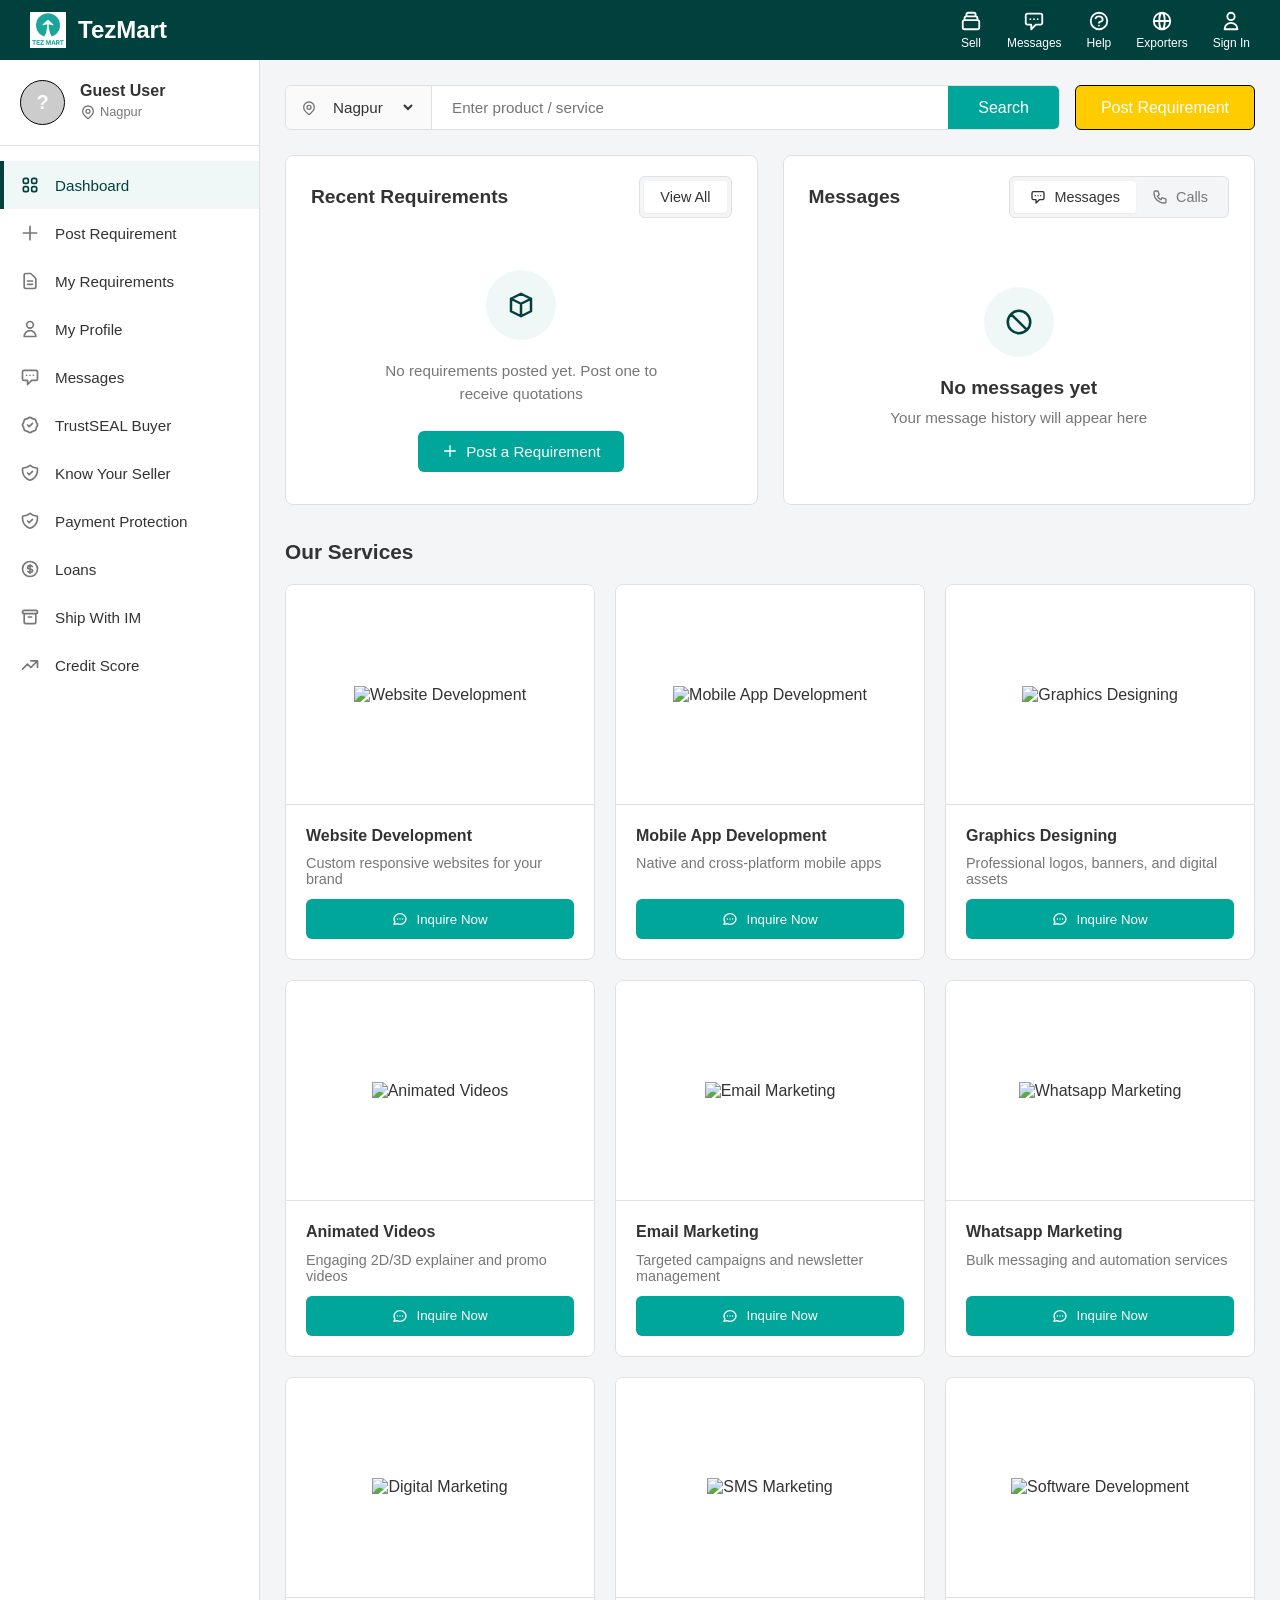
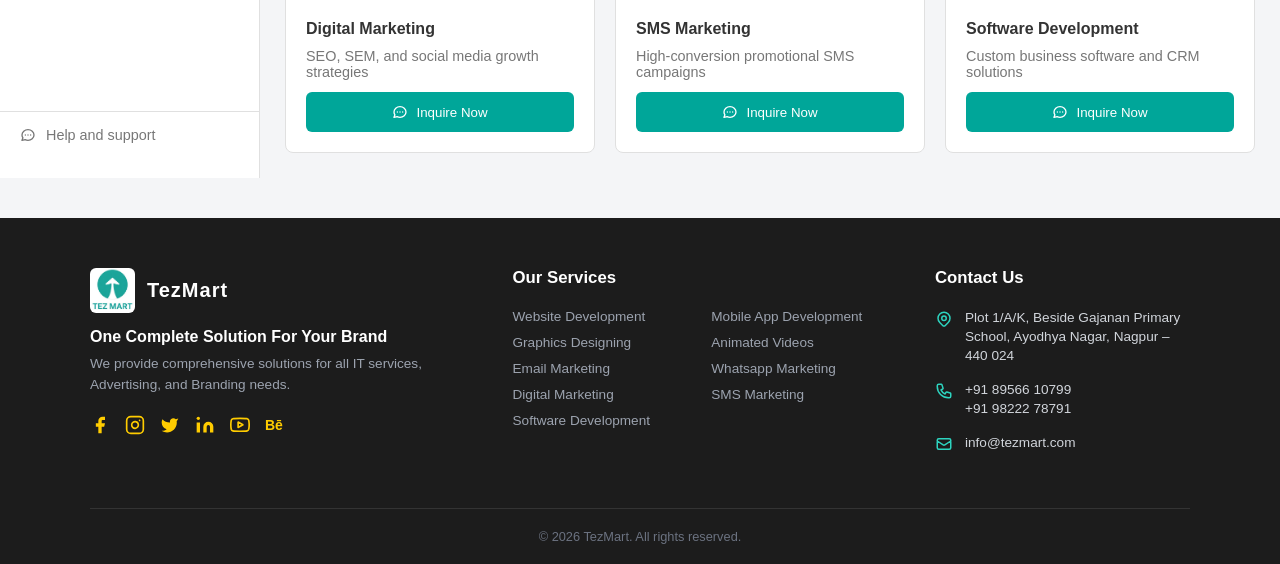
==== commit 0fbe24cf: "added search functionality, post and view requirements" ====
--- a/index.html
+++ b/index.html
@@ -62,6 +62,8 @@
       </div>
       <ul class="sidebar-menu">
         <li class="active"><a href="/index.html"><svg class="icon" fill="none" stroke="currentColor" viewBox="0 0 24 24" xmlns="http://www.w3.org/2000/svg"><path stroke-linecap="round" stroke-linejoin="round" stroke-width="2" d="M4 6a2 2 0 012-2h2a2 2 0 012 2v2a2 2 0 01-2 2H6a2 2 0 01-2-2V6zM14 6a2 2 0 012-2h2a2 2 0 012 2v2a2 2 0 01-2 2h-2a2 2 0 01-2-2V6zM4 16a2 2 0 012-2h2a2 2 0 012 2v2a2 2 0 01-2 2H6a2 2 0 01-2-2v-2zM14 16a2 2 0 012-2h2a2 2 0 012 2v2a2 2 0 01-2 2h-2a2 2 0 01-2-2v-2z"></path></svg> Dashboard</a></li>
+        <li><a href="/post-requirement.html"><svg class="icon" fill="none" stroke="currentColor" viewBox="0 0 24 24" xmlns="http://www.w3.org/2000/svg"><path stroke-linecap="round" stroke-linejoin="round" stroke-width="2" d="M12 4v16m8-8H4"></path></svg> Post Requirement</a></li>
+        <li><a href="/my-requirements.html"><svg class="icon" fill="none" stroke="currentColor" viewBox="0 0 24 24" xmlns="http://www.w3.org/2000/svg"><path stroke-linecap="round" stroke-linejoin="round" stroke-width="2" d="M9 12h6m-6 4h6m2 5H7a2 2 0 01-2-2V5a2 2 0 012-2h5.586a1 1 0 01.707.293l5.414 5.414a1 1 0 01.293.707V19a2 2 0 01-2 2z"></path></svg> My Requirements</a></li>
         <li><a href="/profile.html"><svg class="icon" fill="none" stroke="currentColor" viewBox="0 0 24 24" xmlns="http://www.w3.org/2000/svg"><path stroke-linecap="round" stroke-linejoin="round" stroke-width="2" d="M16 7a4 4 0 11-8 0 4 4 0 018 0zM12 14a7 7 0 00-7 7h14a7 7 0 00-7-7z"></path></svg> My Profile</a></li>
         <li><a href="#"><svg class="icon" fill="none" stroke="currentColor" viewBox="0 0 24 24" xmlns="http://www.w3.org/2000/svg"><path stroke-linecap="round" stroke-linejoin="round" stroke-width="2" d="M8 10h.01M12 10h.01M16 10h.01M9 16H5a2 2 0 01-2-2V6a2 2 0 012-2h14a2 2 0 012 2v8a2 2 0 01-2 2h-5l-5 5v-5z"></path></svg> Messages</a></li>
         <li><a href="#"><svg class="icon" fill="none" stroke="currentColor" viewBox="0 0 24 24" xmlns="http://www.w3.org/2000/svg"><path stroke-linecap="round" stroke-linejoin="round" stroke-width="2" d="M9 12l2 2 4-4M7.835 4.697a3.42 3.42 0 001.946-.806 3.42 3.42 0 014.438 0 3.42 3.42 0 001.946.806 3.42 3.42 0 013.138 3.138 3.42 3.42 0 00.806 1.946 3.42 3.42 0 010 4.438 3.42 3.42 0 00-.806 1.946 3.42 3.42 0 01-3.138 3.138 3.42 3.42 0 00-1.946.806 3.42 3.42 0 01-4.438 0 3.42 3.42 0 00-1.946-.806 3.42 3.42 0 01-3.138-3.138 3.42 3.42 0 00-.806-1.946 3.42 3.42 0 010-4.438 3.42 3.42 0 00.806-1.946 3.42 3.42 0 013.138-3.138z"></path></svg> TrustSEAL Buyer</a></li>
@@ -93,21 +95,24 @@
           <input type="text" class="search-input" placeholder="Enter product / service">
           <button class="btn-search">Search</button>
         </div>
-        <button class="btn-post-rfq">Post RFQ</button>
+        <button class="btn-post-rfq" onclick="window.location.href='/post-requirement.html'">Post Requirement</button>
       </div>
 
       <!-- Dashboard Cards -->
       <div class="dashboard-cards">
         <div class="card active-order-card">
           <div class="card-header">
-            <h2>Active Order</h2>
+            <h2>Recent Requirements</h2>
+            <div class="segment-control">
+              <button class="active" onclick="window.location.href='/my-requirements.html'">View All</button>
+            </div>
           </div>
           <div class="card-body empty-state">
             <div class="empty-icon">
               <svg fill="none" stroke="currentColor" viewBox="0 0 24 24" xmlns="http://www.w3.org/2000/svg"><path stroke-linecap="round" stroke-linejoin="round" stroke-width="2" d="M20 7l-8-4-8 4m16 0l-8 4m8-4v10l-8 4m0-10L4 7m8 4v10M4 7v10l8 4"></path></svg>
             </div>
             <p>No requirements posted yet. Post one to receive quotations</p>
-            <button class="btn-primary">
+            <button class="btn-primary" onclick="window.location.href='/post-requirement.html'">
                <svg class="icon-small" fill="none" stroke="currentColor" viewBox="0 0 24 24" xmlns="http://www.w3.org/2000/svg"><path stroke-linecap="round" stroke-linejoin="round" stroke-width="2" d="M12 4v16m8-8H4"></path></svg>
                Post a Requirement
             </button>
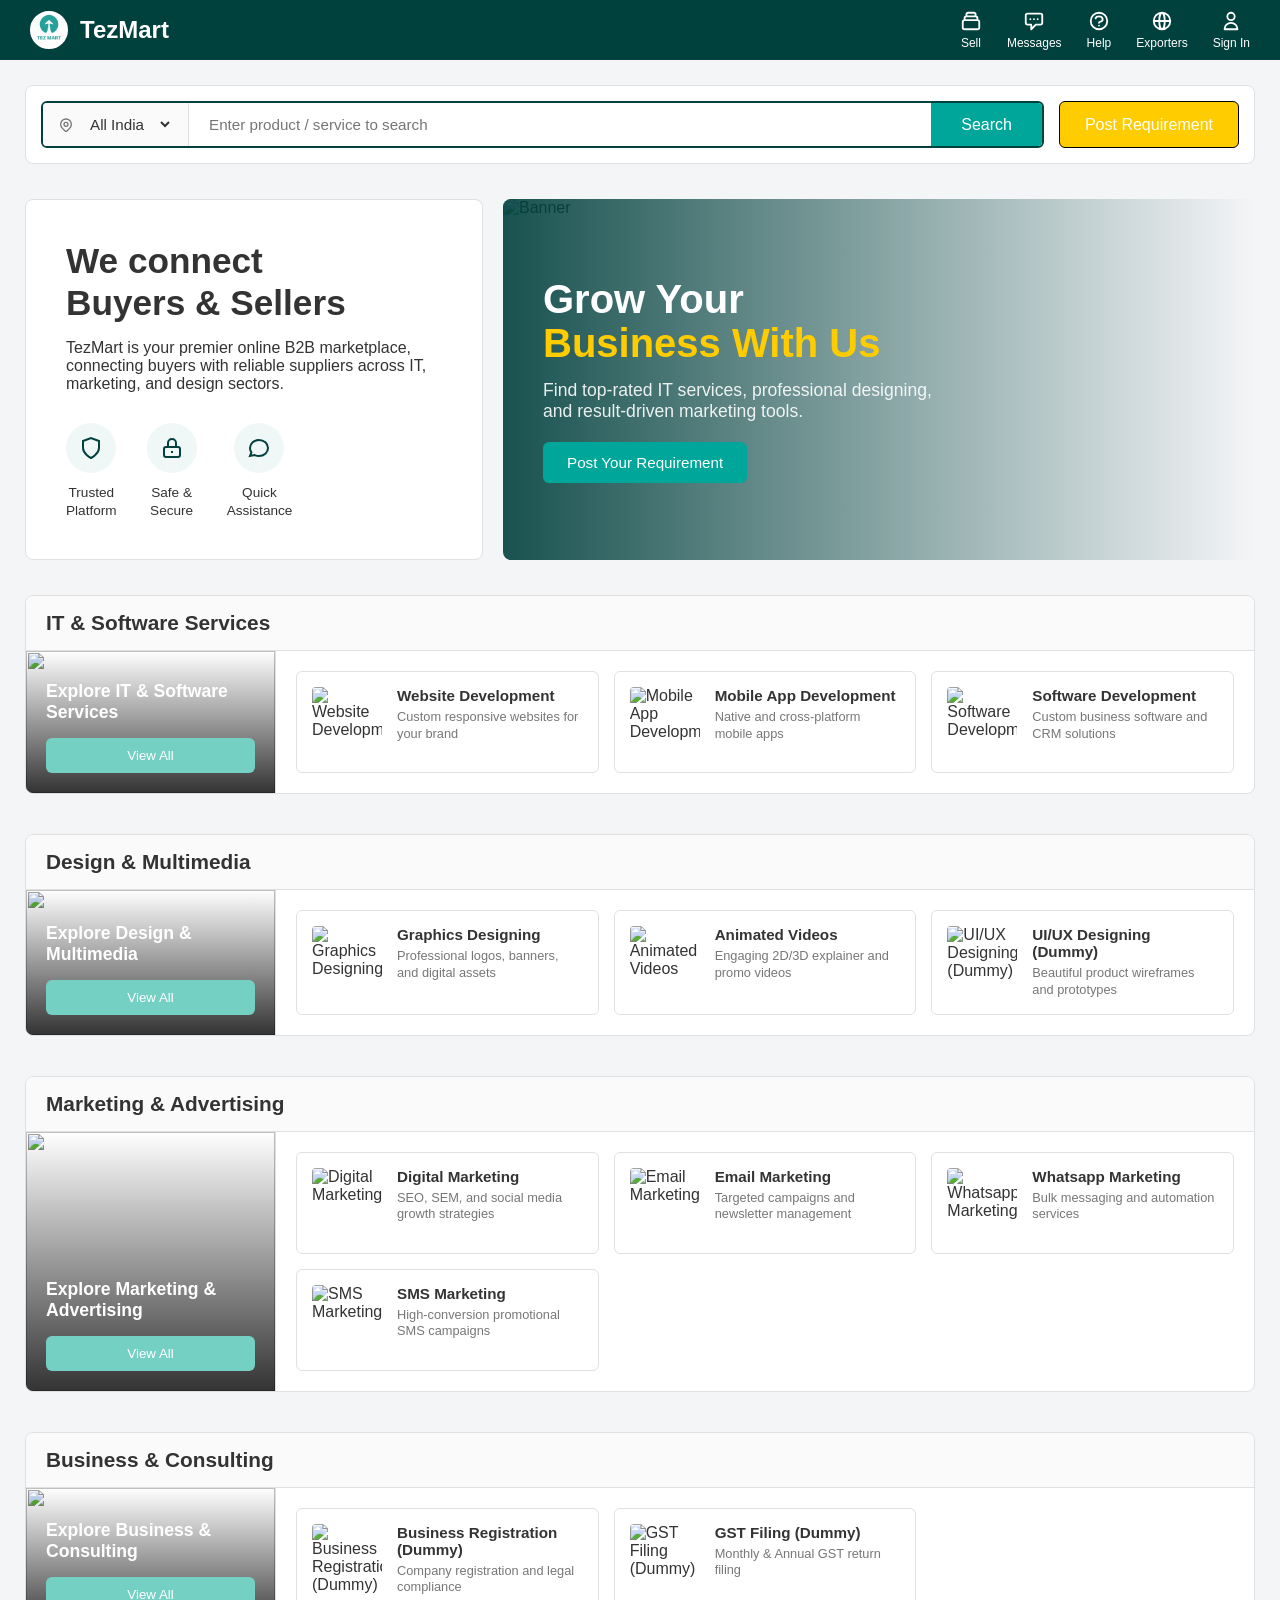
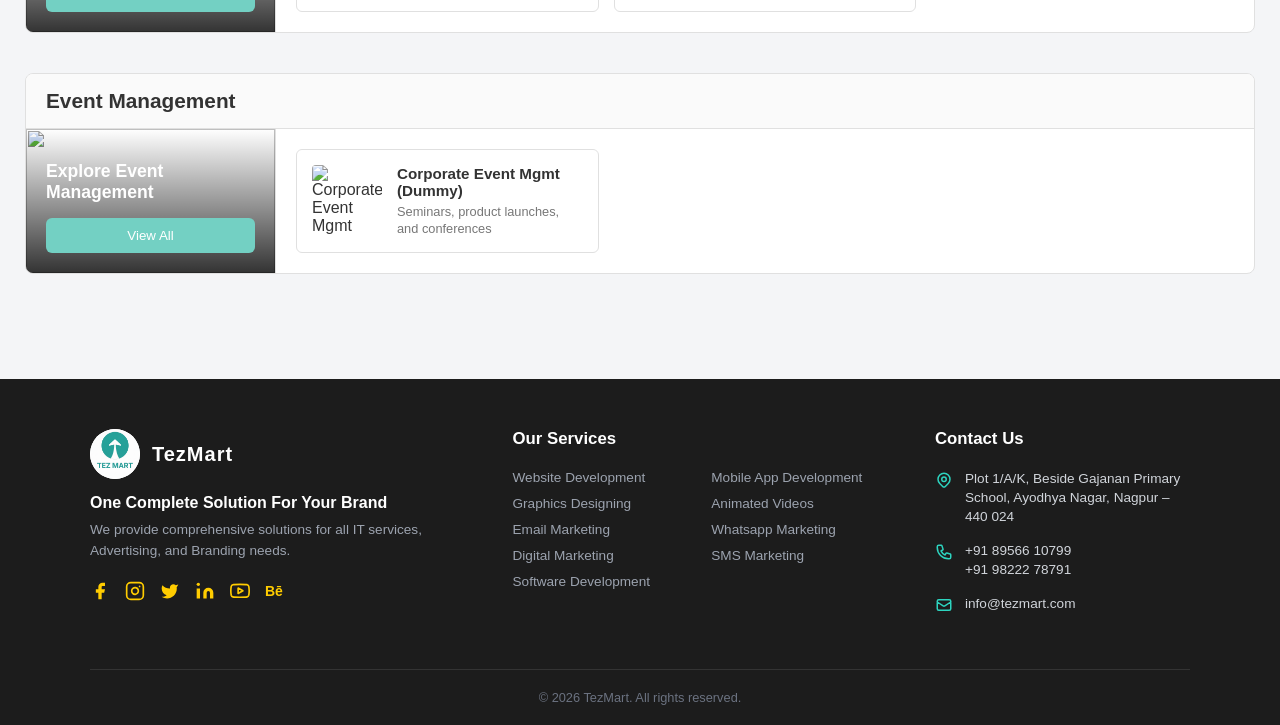
==== commit 7a034003: "added home page, and user log in before doing any action" ====
--- a/index.html
+++ b/index.html
@@ -5,14 +5,16 @@
   <meta name="viewport" content="width=device-width, initial-scale=1.0">
   <title>TezMart</title>
   <link rel="stylesheet" href="/style.css">
-  <link rel="icon" href="/favicon.jpeg" type="image/svg+xml">
-  <link rel="apple-touch-icon" href="/favicon.jpeg">
+  <link rel="icon" href="/favicon.png" type="image/svg+xml">
+  <link rel="apple-touch-icon" href="/favicon.png">
 </head>
 <body>
   <!-- Header -->
   <header class="top-header">
     <div class="logo">
-      <img src="/logo.jpeg" alt="TezMart logo" class="logo-image">
+      <div class="logo-wrapper">
+        <div class="logo-wrapper"><img src="/logo.jpeg" alt="TezMart logo" class="logo-image"></div>
+      </div>
       <span class="logo-text">TezMart</span>
     </div>
     <nav class="top-nav">
@@ -82,24 +84,63 @@
     <!-- Main Content -->
     <main class="main-content">
       <!-- Search Bar section -->
-      <div class="search-bar-container">
-        <div class="search-box">
+      <div class="search-bar-container" style="background-color: #fff; padding: 15px; border-radius: 8px; border: 1px solid var(--border-color);">
+        <div class="search-box" style="border: 2px solid var(--primary-color);">
           <div class="location-select">
              <svg class="icon-small" fill="none" stroke="currentColor" viewBox="0 0 24 24" xmlns="http://www.w3.org/2000/svg"><path stroke-linecap="round" stroke-linejoin="round" stroke-width="2" d="M17.657 16.657L13.414 20.9a1.998 1.998 0 01-2.827 0l-4.243-4.243a8 8 0 1111.314 0z"></path><path stroke-linecap="round" stroke-linejoin="round" stroke-width="2" d="M15 11a3 3 0 11-6 0 3 3 0 016 0z"></path></svg>
              <select>
+               <option>All India</option>
                <option>Nagpur</option>
                <option>Mumbai</option>
                <option>Delhi</option>
              </select>
           </div>
-          <input type="text" class="search-input" placeholder="Enter product / service">
+          <input type="text" class="search-input" placeholder="Enter product / service to search">
           <button class="btn-search">Search</button>
         </div>
-        <button class="btn-post-rfq" onclick="window.location.href='/post-requirement.html'">Post Requirement</button>
-      </div>
-
-      <!-- Dashboard Cards -->
-      <div class="dashboard-cards">
+        <button class="btn-post-rfq auth-required" onclick="window.location.href='/post-requirement.html'">Post Requirement</button>
+      </div>
+
+      <!-- Hero Banner (Shows for Guests and basic layout) -->
+      <div class="hero-banners" id="hero-banners" style="display: flex; gap: 20px; align-items: stretch; margin-top: 10px;">
+        <div class="hero-left" style="flex: 1; background-color: var(--white); padding: 40px; border-radius: 8px; border: 1px solid var(--border-color); display: flex; flex-direction: column; justify-content: center;">
+          <h1 style="font-size: 2.2rem; color: var(--text-dark); margin-bottom: 15px; line-height: 1.2;">We connect<br>Buyers & Sellers</h1>
+          <p style="color: var(--text-dark); font-size: 1rem; margin-bottom: 30px;">TezMart is your premier online B2B marketplace, connecting buyers with reliable suppliers across IT, marketing, and design sectors.</p>
+          <div class="hero-features" style="display: flex; gap: 30px;">
+            <div style="text-align: center;">
+              <div style="width: 50px; height: 50px; background-color: #f0f7f7; border-radius: 50%; display: flex; align-items: center; justify-content: center; margin: 0 auto 10px;">
+                <svg width="24" height="24" fill="none" stroke="var(--primary-color)" stroke-width="2" viewBox="0 0 24 24"><path d="M12 22s8-4 8-10V5l-8-3-8 3v7c0 6 8 10 8 10z"></path></svg>
+              </div>
+              <span style="font-size: 0.85rem; font-weight: 500;">Trusted<br>Platform</span>
+            </div>
+            <div style="text-align: center;">
+              <div style="width: 50px; height: 50px; background-color: #f0f7f7; border-radius: 50%; display: flex; align-items: center; justify-content: center; margin: 0 auto 10px;">
+                <svg width="24" height="24" fill="none" stroke="var(--primary-color)" stroke-width="2" viewBox="0 0 24 24"><path d="M12 15v2m-6 4h12a2 2 0 002-2v-6a2 2 0 00-2-2H6a2 2 0 00-2 2v6a2 2 0 002 2zm10-10V7a4 4 0 00-8 0v4h8z"></path></svg>
+              </div>
+              <span style="font-size: 0.85rem; font-weight: 500;">Safe &<br>Secure</span>
+            </div>
+            <div style="text-align: center;">
+              <div style="width: 50px; height: 50px; background-color: #f0f7f7; border-radius: 50%; display: flex; align-items: center; justify-content: center; margin: 0 auto 10px;">
+                <svg width="24" height="24" fill="none" stroke="var(--primary-color)" stroke-width="2" viewBox="0 0 24 24"><path d="M8 12h.01M12 12h.01M16 12h.01M21 12c0 4.418-4.03 8-9 8a9.863 9.863 0 01-4.255-.949L3 20l1.395-3.72C3.512 15.042 3 13.574 3 12c0-4.418 4.03-8 9-8s9 3.582 9 8z"></path></svg>
+              </div>
+              <span style="font-size: 0.85rem; font-weight: 500;">Quick<br>Assistance</span>
+            </div>
+          </div>
+        </div>
+        <div class="hero-right" style="flex: 2; border-radius: 8px; overflow: hidden; position: relative;">
+          <img src="https://images.unsplash.com/photo-1542744173-05336fcc7ad4?auto=format&fit=crop&q=80&w=1200&h=400" alt="Banner" style="width: 100%; height: 100%; object-fit: cover;">
+          <div style="position: absolute; inset: 0; background: linear-gradient(to right, rgba(0,64,61,0.9), transparent); display: flex; align-items: center; padding: 40px;">
+             <div style="color: white; max-width: 400px;">
+                <h2 style="font-size: 2.5rem; margin-bottom: 15px; line-height: 1.1;">Grow Your<br><span style="color: var(--secondary-color);">Business With Us</span></h2>
+                <p style="font-size: 1.1rem; opacity: 0.9; margin-bottom: 20px;">Find top-rated IT services, professional designing, and result-driven marketing tools.</p>
+                <button class="btn-primary auth-required" onclick="window.location.href='/post-requirement.html'" style="display: inline-flex;">Post Your Requirement</button>
+             </div>
+          </div>
+        </div>
+      </div>
+
+      <!-- Dashboard Cards (Hidden by default, shown when logged in) -->
+      <div class="dashboard-cards" id="dashboard-cards" style="display: none;">
         <div class="card active-order-card">
           <div class="card-header">
             <h2>Recent Requirements</h2>
@@ -112,7 +153,7 @@
               <svg fill="none" stroke="currentColor" viewBox="0 0 24 24" xmlns="http://www.w3.org/2000/svg"><path stroke-linecap="round" stroke-linejoin="round" stroke-width="2" d="M20 7l-8-4-8 4m16 0l-8 4m8-4v10l-8 4m0-10L4 7m8 4v10M4 7v10l8 4"></path></svg>
             </div>
             <p>No requirements posted yet. Post one to receive quotations</p>
-            <button class="btn-primary" onclick="window.location.href='/post-requirement.html'">
+            <button class="btn-primary auth-required" onclick="window.location.href='/post-requirement.html'">
                <svg class="icon-small" fill="none" stroke="currentColor" viewBox="0 0 24 24" xmlns="http://www.w3.org/2000/svg"><path stroke-linecap="round" stroke-linejoin="round" stroke-width="2" d="M12 4v16m8-8H4"></path></svg>
                Post a Requirement
             </button>
@@ -137,10 +178,14 @@
         </div>
       </div>
 
-      <div class="products-section">
-        <h2>Our Services</h2>
+      <div class="products-section categorised-view" id="categorised-products-wrapper">
+        <!-- Categories injected via JS -->
+      </div>
+      
+      <div class="products-section search-view" id="search-products-wrapper" style="display: none;">
+        <h2>Search Results</h2>
         <div class="products-grid" id="products-grid">
-          <!-- Products injected via JS -->
+          <!-- Search results injected via JS -->
         </div>
       </div>
     </main>
@@ -150,7 +195,9 @@
     <div class="footer-layout">
       <div class="footer-brand">
         <div class="footer-logo-row">
-          <img src="/logo.jpeg" alt="TezMart logo" class="footer-logo-square">
+          <div class="footer-logo-wrapper">
+            <div class="footer-logo-wrapper"><img src="/logo.jpeg" alt="TezMart logo" class="footer-logo-square"></div>
+          </div>
           <h2 style="color: #ffffff;">TezMart</h2>
         </div>
         <p class="footer-tagline">One Complete Solution For Your Brand</p>
--- a/style.css
+++ b/style.css
@@ -45,10 +45,30 @@
   gap: 12px;
 }
 
+.logo-wrapper {
+  width: 38px;
+  height: 38px;
+  border-radius: 50%;
+  overflow: hidden;
+  position: relative;
+  display: flex;
+  align-items: center;
+  justify-content: center;
+  flex-shrink: 0;
+  background-color: #fff;
+  border: 2px solid #fff;
+  box-sizing: border-box;
+}
+
 .logo-image {
-  width: 36px;
-  height: auto;
+  width: 100%;
+  height: 100%;
   object-fit: cover;
+  transform: scale(1.3) translateY(-4%);
+  border-radius: 0;
+  background-color: transparent;
+  padding: 0;
+  box-sizing: border-box;
 }
 
 .logo-text {
@@ -928,6 +948,41 @@
   }
 }
 
+/* Categroy View CSS injected via JS but needs responsive handling here */
+.category-body {
+  display: flex;
+}
+
+.category-image-panel {
+  width: 250px;
+  flex-shrink: 0;
+  position: relative;
+  border-right: 1px solid var(--border-color);
+}
+
+.category-items-grid {
+  flex: 1;
+  padding: 20px;
+  display: grid;
+  grid-template-columns: repeat(auto-fill, minmax(280px, 1fr));
+  gap: 15px;
+}
+
+@media (max-width: 768px) {
+  .hero-banners {
+    flex-direction: column !important;
+  }
+  .category-body {
+    flex-direction: column !important;
+  }
+  .category-image-panel {
+    width: 100% !important;
+    height: 150px !important;
+    border-right: none !important;
+    border-bottom: 1px solid var(--border-color) !important;
+  }
+}
+
 /* Site Footer Revamp */
 .site-footer {
   background-color: #1c1c1c;
@@ -953,11 +1008,28 @@
   margin-bottom: 15px;
 }
 
+.footer-logo-wrapper {
+  width: 50px;
+  height: 50px;
+  border-radius: 50%;
+  overflow: hidden;
+  position: relative;
+  display: flex;
+  align-items: center;
+  justify-content: center;
+  flex-shrink: 0;
+  background-color: #fff;
+}
+
 .footer-logo-square {
-  width: 45px;
-  height: 45px;
-  border-radius: 6px;
+  width: 100%;
+  height: 100%;
   object-fit: cover;
+  transform: scale(1.3) translateY(-4%);
+  border-radius: 0;
+  background-color: transparent;
+  padding: 0;
+  box-sizing: border-box;
 }
 
 .footer-brand h2 {
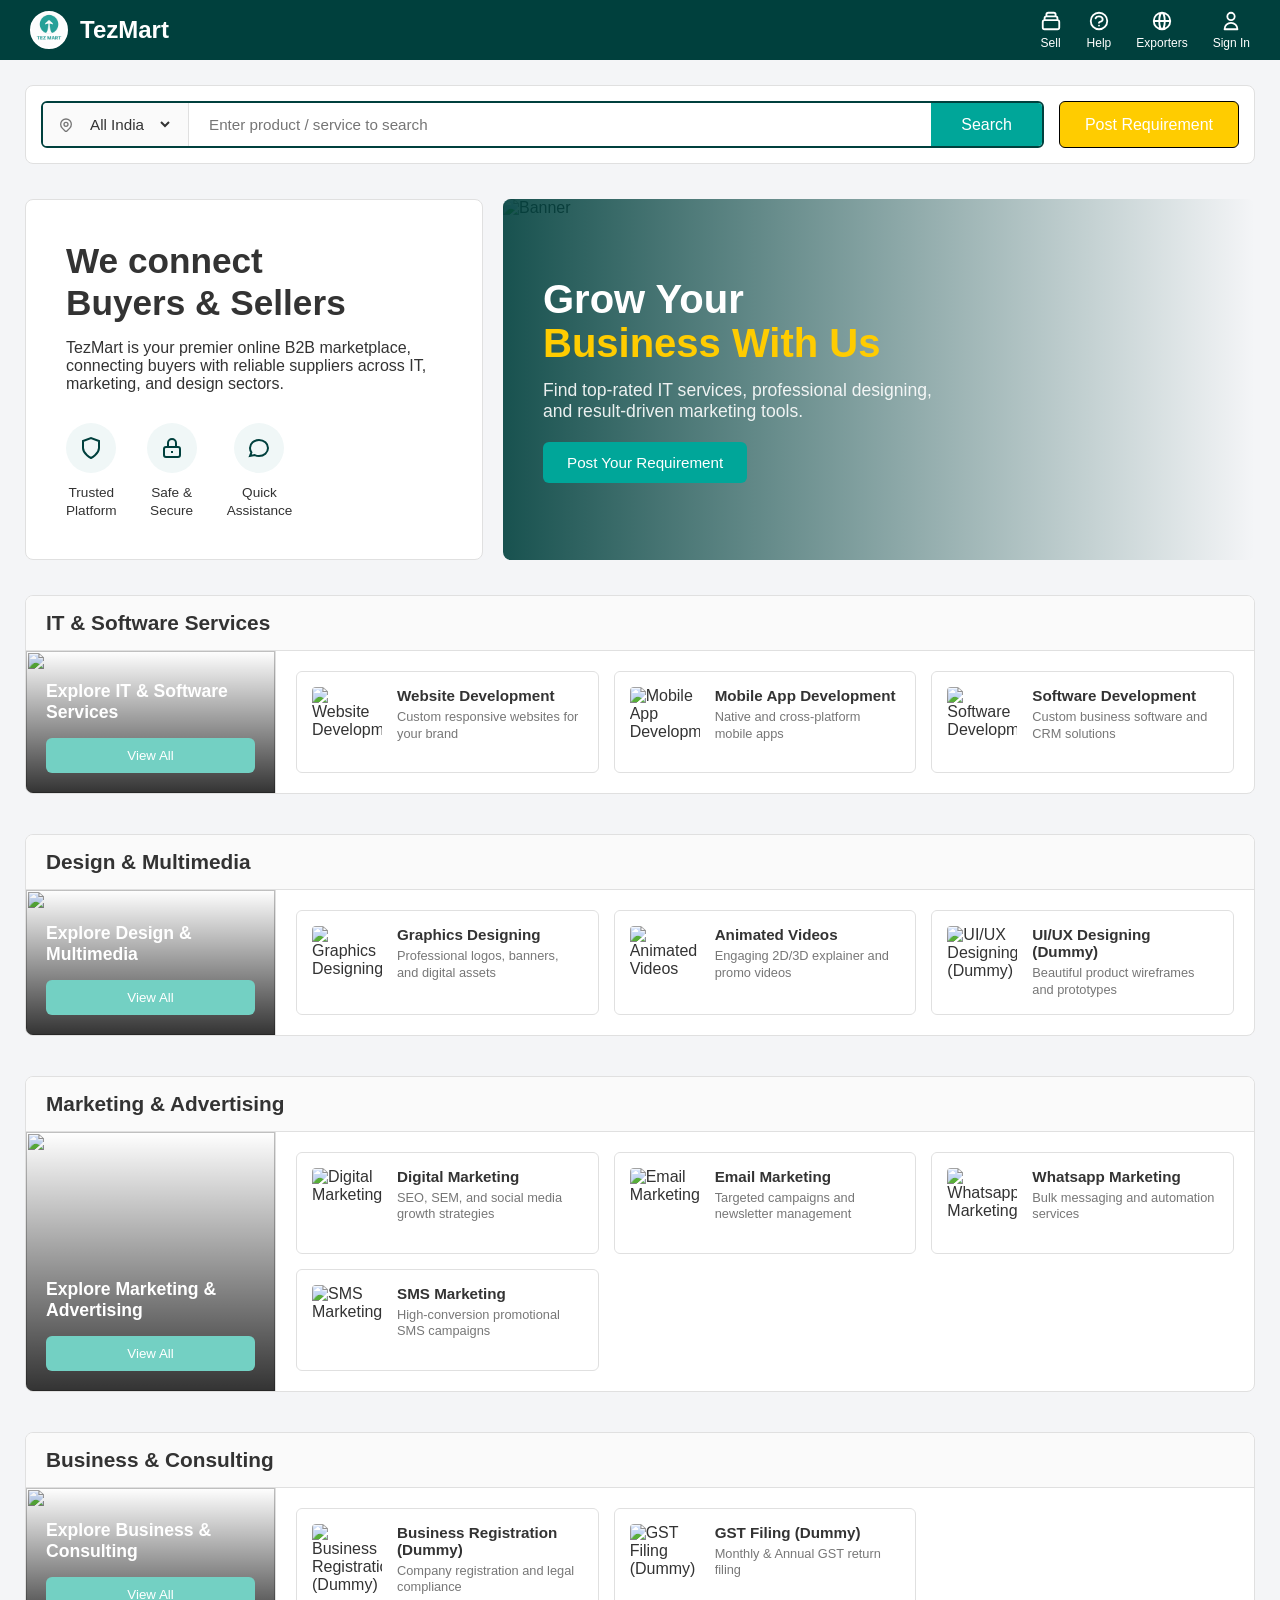
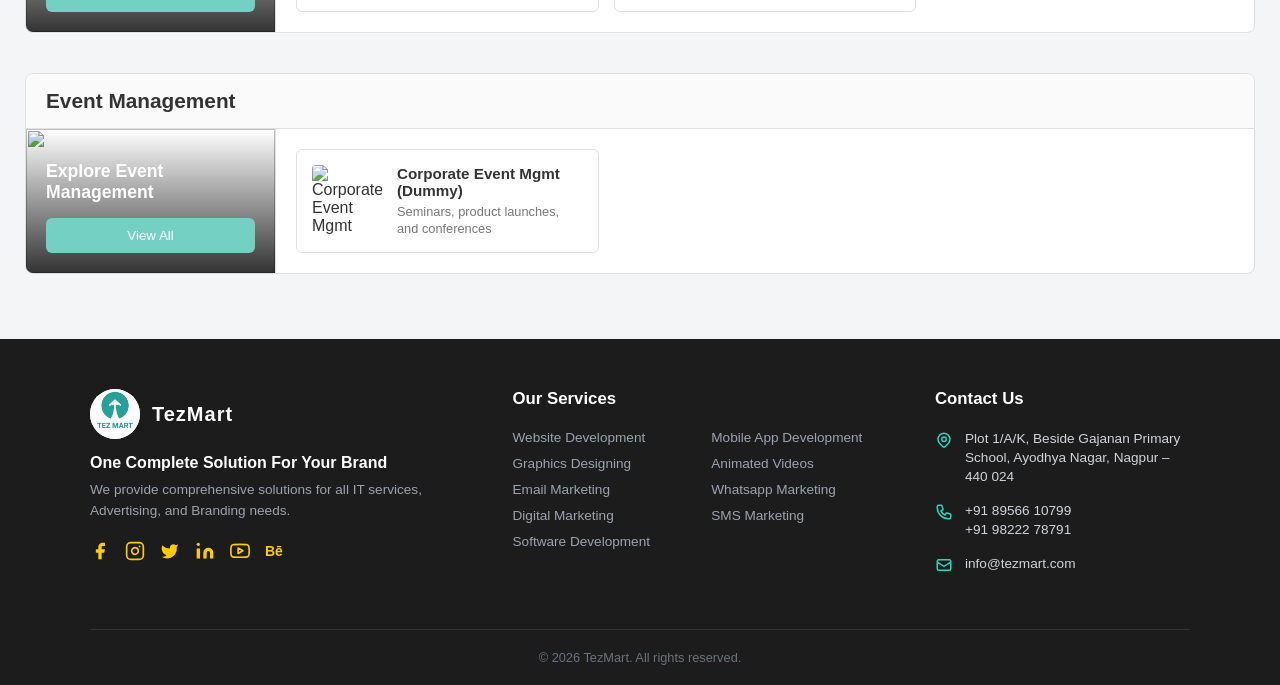
==== commit 196732e9: "added seller page" ====
--- a/index.html
+++ b/index.html
@@ -12,20 +12,15 @@
   <!-- Header -->
   <header class="top-header">
     <div class="logo">
-      <div class="logo-wrapper">
-        <div class="logo-wrapper"><img src="/logo.jpeg" alt="TezMart logo" class="logo-image"></div>
-      </div>
+      <div class="logo-wrapper"><img src="/logo.jpeg" alt="TezMart logo" class="logo-image"></div>
       <span class="logo-text">TezMart</span>
     </div>
     <nav class="top-nav">
-      <a href="#" class="nav-link">
+      <a href="/seller-registration.html" class="nav-link">
         <svg fill="none" stroke="currentColor" viewBox="0 0 24 24" xmlns="http://www.w3.org/2000/svg"><path stroke-linecap="round" stroke-linejoin="round" stroke-width="2" d="M19 11H5m14 0a2 2 0 012 2v6a2 2 0 01-2 2H5a2 2 0 01-2-2v-6a2 2 0 012-2m14 0V9a2 2 0 00-2-2M5 11V9a2 2 0 012-2m0 0V5a2 2 0 012-2h6a2 2 0 012 2v2M7 7h10"></path></svg>
         <span>Sell</span>
       </a>
-      <a href="#" class="nav-link">
-        <svg fill="none" stroke="currentColor" viewBox="0 0 24 24" xmlns="http://www.w3.org/2000/svg"><path stroke-linecap="round" stroke-linejoin="round" stroke-width="2" d="M8 10h.01M12 10h.01M16 10h.01M9 16H5a2 2 0 01-2-2V6a2 2 0 012-2h14a2 2 0 012 2v8a2 2 0 01-2 2h-5l-5 5v-5z"></path></svg>
-        <span>Messages</span>
-      </a>
+      
       <a href="#" class="nav-link">
         <svg fill="none" stroke="currentColor" viewBox="0 0 24 24" xmlns="http://www.w3.org/2000/svg"><path stroke-linecap="round" stroke-linejoin="round" stroke-width="2" d="M8.228 9c.549-1.165 2.03-2 3.772-2 2.21 0 4 1.343 4 3 0 1.4-1.278 2.575-3.006 2.907-.542.104-.994.54-.994 1.093m0 3h.01M21 12a9 9 0 11-18 0 9 9 0 0118 0z"></path></svg>
         <span>Help</span>
@@ -41,7 +36,6 @@
         </a>
         <div class="user-dropdown" id="user-dropdown">
           <a href="/profile.html">My Profile</a>
-          <a href="#">Messages & Orders</a>
           <a href="#" id="top-logout-btn" style="color: #ef4444; border-top: 1px solid #e0e0e0;">Logout</a>
         </div>
       </div>
@@ -67,13 +61,8 @@
         <li><a href="/post-requirement.html"><svg class="icon" fill="none" stroke="currentColor" viewBox="0 0 24 24" xmlns="http://www.w3.org/2000/svg"><path stroke-linecap="round" stroke-linejoin="round" stroke-width="2" d="M12 4v16m8-8H4"></path></svg> Post Requirement</a></li>
         <li><a href="/my-requirements.html"><svg class="icon" fill="none" stroke="currentColor" viewBox="0 0 24 24" xmlns="http://www.w3.org/2000/svg"><path stroke-linecap="round" stroke-linejoin="round" stroke-width="2" d="M9 12h6m-6 4h6m2 5H7a2 2 0 01-2-2V5a2 2 0 012-2h5.586a1 1 0 01.707.293l5.414 5.414a1 1 0 01.293.707V19a2 2 0 01-2 2z"></path></svg> My Requirements</a></li>
         <li><a href="/profile.html"><svg class="icon" fill="none" stroke="currentColor" viewBox="0 0 24 24" xmlns="http://www.w3.org/2000/svg"><path stroke-linecap="round" stroke-linejoin="round" stroke-width="2" d="M16 7a4 4 0 11-8 0 4 4 0 018 0zM12 14a7 7 0 00-7 7h14a7 7 0 00-7-7z"></path></svg> My Profile</a></li>
-        <li><a href="#"><svg class="icon" fill="none" stroke="currentColor" viewBox="0 0 24 24" xmlns="http://www.w3.org/2000/svg"><path stroke-linecap="round" stroke-linejoin="round" stroke-width="2" d="M8 10h.01M12 10h.01M16 10h.01M9 16H5a2 2 0 01-2-2V6a2 2 0 012-2h14a2 2 0 012 2v8a2 2 0 01-2 2h-5l-5 5v-5z"></path></svg> Messages</a></li>
-        <li><a href="#"><svg class="icon" fill="none" stroke="currentColor" viewBox="0 0 24 24" xmlns="http://www.w3.org/2000/svg"><path stroke-linecap="round" stroke-linejoin="round" stroke-width="2" d="M9 12l2 2 4-4M7.835 4.697a3.42 3.42 0 001.946-.806 3.42 3.42 0 014.438 0 3.42 3.42 0 001.946.806 3.42 3.42 0 013.138 3.138 3.42 3.42 0 00.806 1.946 3.42 3.42 0 010 4.438 3.42 3.42 0 00-.806 1.946 3.42 3.42 0 01-3.138 3.138 3.42 3.42 0 00-1.946.806 3.42 3.42 0 01-4.438 0 3.42 3.42 0 00-1.946-.806 3.42 3.42 0 01-3.138-3.138 3.42 3.42 0 00-.806-1.946 3.42 3.42 0 010-4.438 3.42 3.42 0 00.806-1.946 3.42 3.42 0 013.138-3.138z"></path></svg> TrustSEAL Buyer</a></li>
-        <li><a href="#"><svg class="icon" fill="none" stroke="currentColor" viewBox="0 0 24 24" xmlns="http://www.w3.org/2000/svg"><path stroke-linecap="round" stroke-linejoin="round" stroke-width="2" d="M9 12l2 2 4-4m5.618-4.016A11.955 11.955 0 0112 2.944a11.955 11.955 0 01-8.618 3.04A12.02 12.02 0 003 9c0 5.591 3.824 10.29 9 11.622 5.176-1.332 9-6.03 9-11.622 0-1.042-.133-2.052-.382-3.016z"></path></svg> Know Your Seller</a></li>
-        <li><a href="#"><svg class="icon" fill="none" stroke="currentColor" viewBox="0 0 24 24" xmlns="http://www.w3.org/2000/svg"><path stroke-linecap="round" stroke-linejoin="round" stroke-width="2" d="M9 12l2 2 4-4m5.618-4.016A11.955 11.955 0 0112 2.944a11.955 11.955 0 01-8.618 3.04A12.02 12.02 0 003 9c0 5.591 3.824 10.29 9 11.622 5.176-1.332 9-6.03 9-11.622 0-1.042-.133-2.052-.382-3.016z"></path></svg> Payment Protection</a></li>
-        <li><a href="#"><svg class="icon" fill="none" stroke="currentColor" viewBox="0 0 24 24" xmlns="http://www.w3.org/2000/svg"><path stroke-linecap="round" stroke-linejoin="round" stroke-width="2" d="M12 8c-1.657 0-3 .895-3 2s1.343 2 3 2 3 .895 3 2-1.343 2-3 2m0-8c1.11 0 2.08.402 2.599 1M12 8V7m0 1v8m0 0v1m0-1c-1.11 0-2.08-.402-2.599-1M21 12a9 9 0 11-18 0 9 9 0 0118 0z"></path></svg> Loans</a></li>
-        <li><a href="#"><svg class="icon" fill="none" stroke="currentColor" viewBox="0 0 24 24" xmlns="http://www.w3.org/2000/svg"><path stroke-linecap="round" stroke-linejoin="round" stroke-width="2" d="M5 8h14M5 8a2 2 0 110-4h14a2 2 0 110 4M5 8v10a2 2 0 002 2h10a2 2 0 002-2V8m-9 4h4"></path></svg> Ship With IM</a></li>
-        <li><a href="#"><svg class="icon" fill="none" stroke="currentColor" viewBox="0 0 24 24" xmlns="http://www.w3.org/2000/svg"><path stroke-linecap="round" stroke-linejoin="round" stroke-width="2" d="M13 7h8m0 0v8m0-8l-8 8-4-4-6 6"></path></svg> Credit Score</a></li>
+        <li><a href="/my-services.html"><svg class="icon" fill="none" stroke="currentColor" viewBox="0 0 24 24" xmlns="http://www.w3.org/2000/svg"><path stroke-linecap="round" stroke-linejoin="round" stroke-width="2" d="M19 11H5m14 0a2 2 0 012 2v6a2 2 0 01-2 2H5a2 2 0 01-2-2v-6a2 2 0 012-2m14 0V9a2 2 0 00-2-2M5 11V9a2 2 0 012-2m0 0V5a2 2 0 012-2h6a2 2 0 012 2v2M7 7h10"></path></svg> My Services</a></li>
+        
       </ul>
       <div class="support-link">
         <a href="#"><svg class="icon-small" fill="none" stroke="currentColor" viewBox="0 0 24 24" xmlns="http://www.w3.org/2000/svg"><path stroke-linecap="round" stroke-linejoin="round" stroke-width="2" d="M8 12h.01M12 12h.01M16 12h.01M21 12c0 4.418-4.03 8-9 8a9.863 9.863 0 01-4.255-.949L3 20l1.395-3.72C3.512 15.042 3 13.574 3 12c0-4.418 4.03-8 9-8s9 3.582 9 8z"></path></svg> Help and support</a>
@@ -195,9 +184,7 @@
     <div class="footer-layout">
       <div class="footer-brand">
         <div class="footer-logo-row">
-          <div class="footer-logo-wrapper">
-            <div class="footer-logo-wrapper"><img src="/logo.jpeg" alt="TezMart logo" class="footer-logo-square"></div>
-          </div>
+          <div class="footer-logo-wrapper"><img src="/logo.jpeg" alt="TezMart logo" class="footer-logo-square"></div>
           <h2 style="color: #ffffff;">TezMart</h2>
         </div>
         <p class="footer-tagline">One Complete Solution For Your Brand</p>
--- a/style.css
+++ b/style.css
@@ -155,6 +155,10 @@
   width: 100%;
 }
 
+.service-page {
+  flex: 1;
+}
+
 /* Sidebar */
 .sidebar {
   width: 260px;
@@ -989,7 +993,7 @@
   color: #d1d5db;
   padding: 50px 20px 20px;
   font-size: 0.9rem;
-  margin-top: 40px;
+  margin-top: auto;
 }
 
 .footer-layout {
